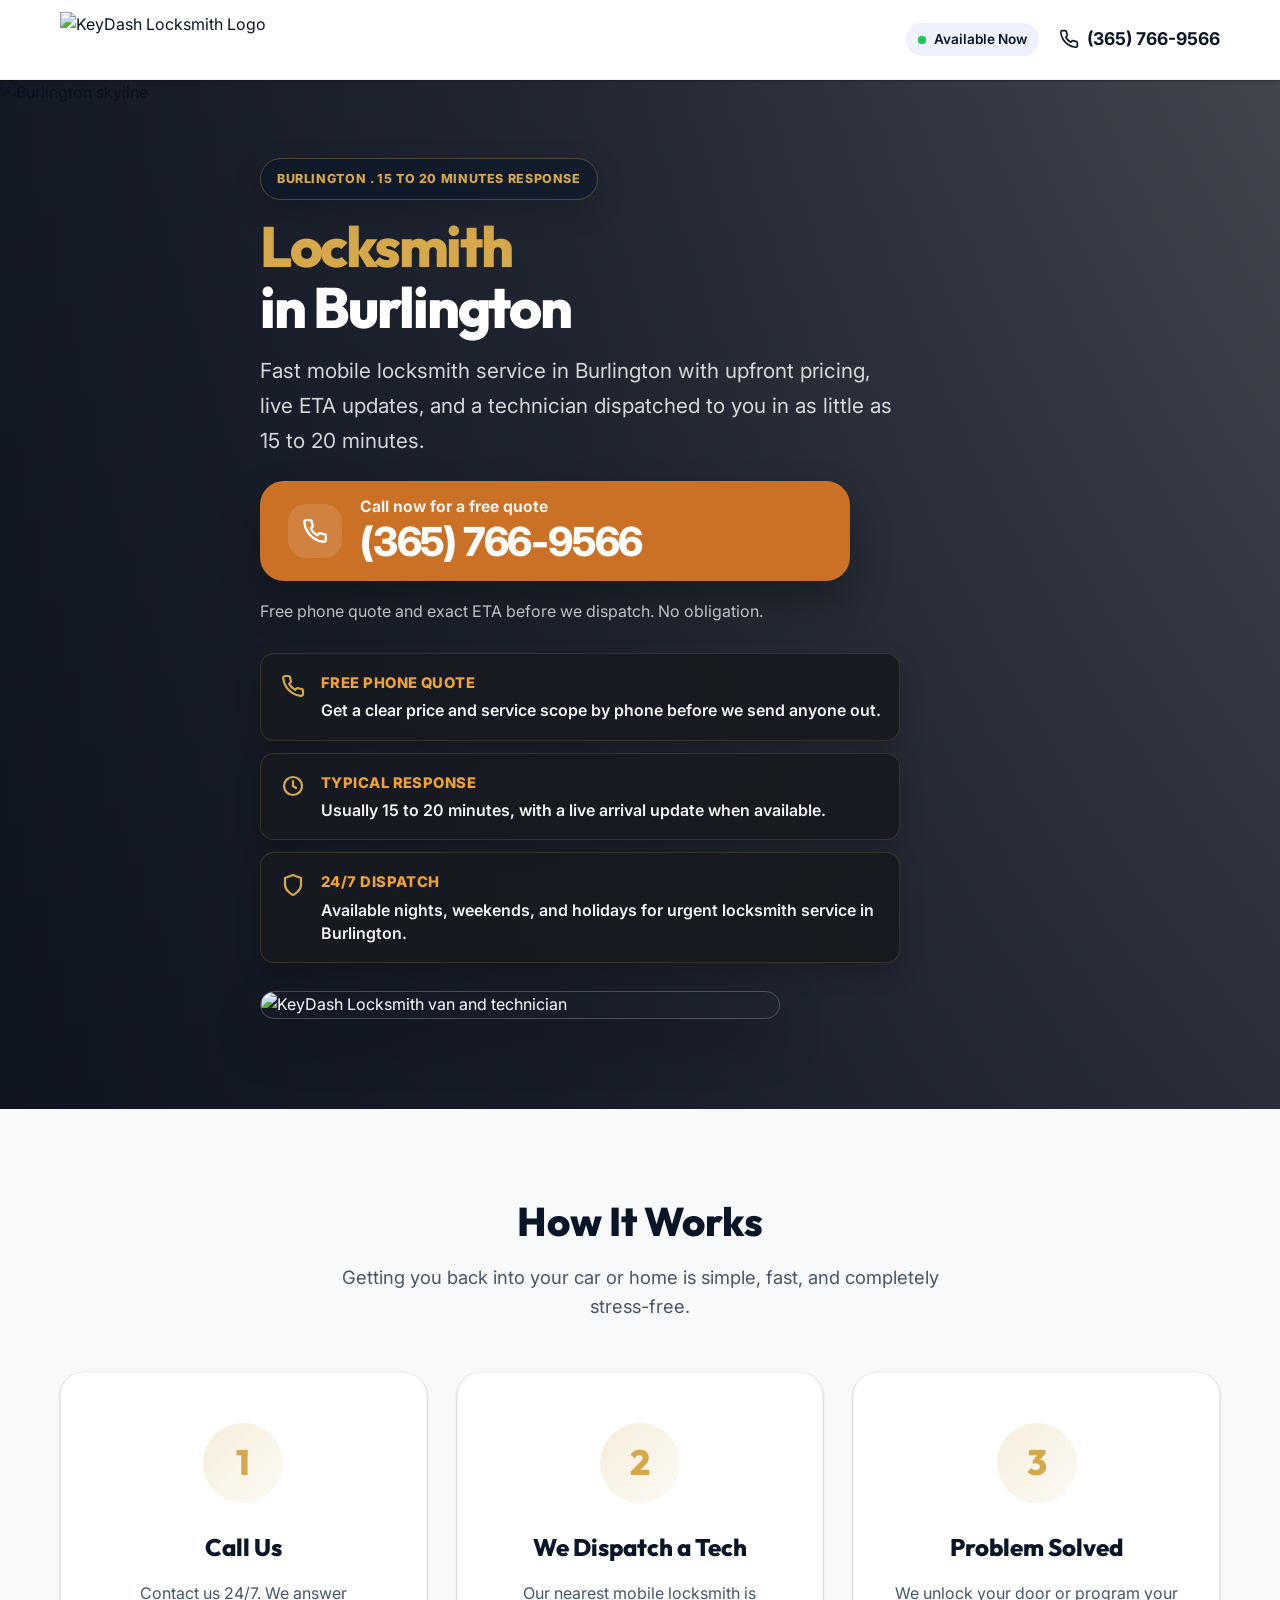
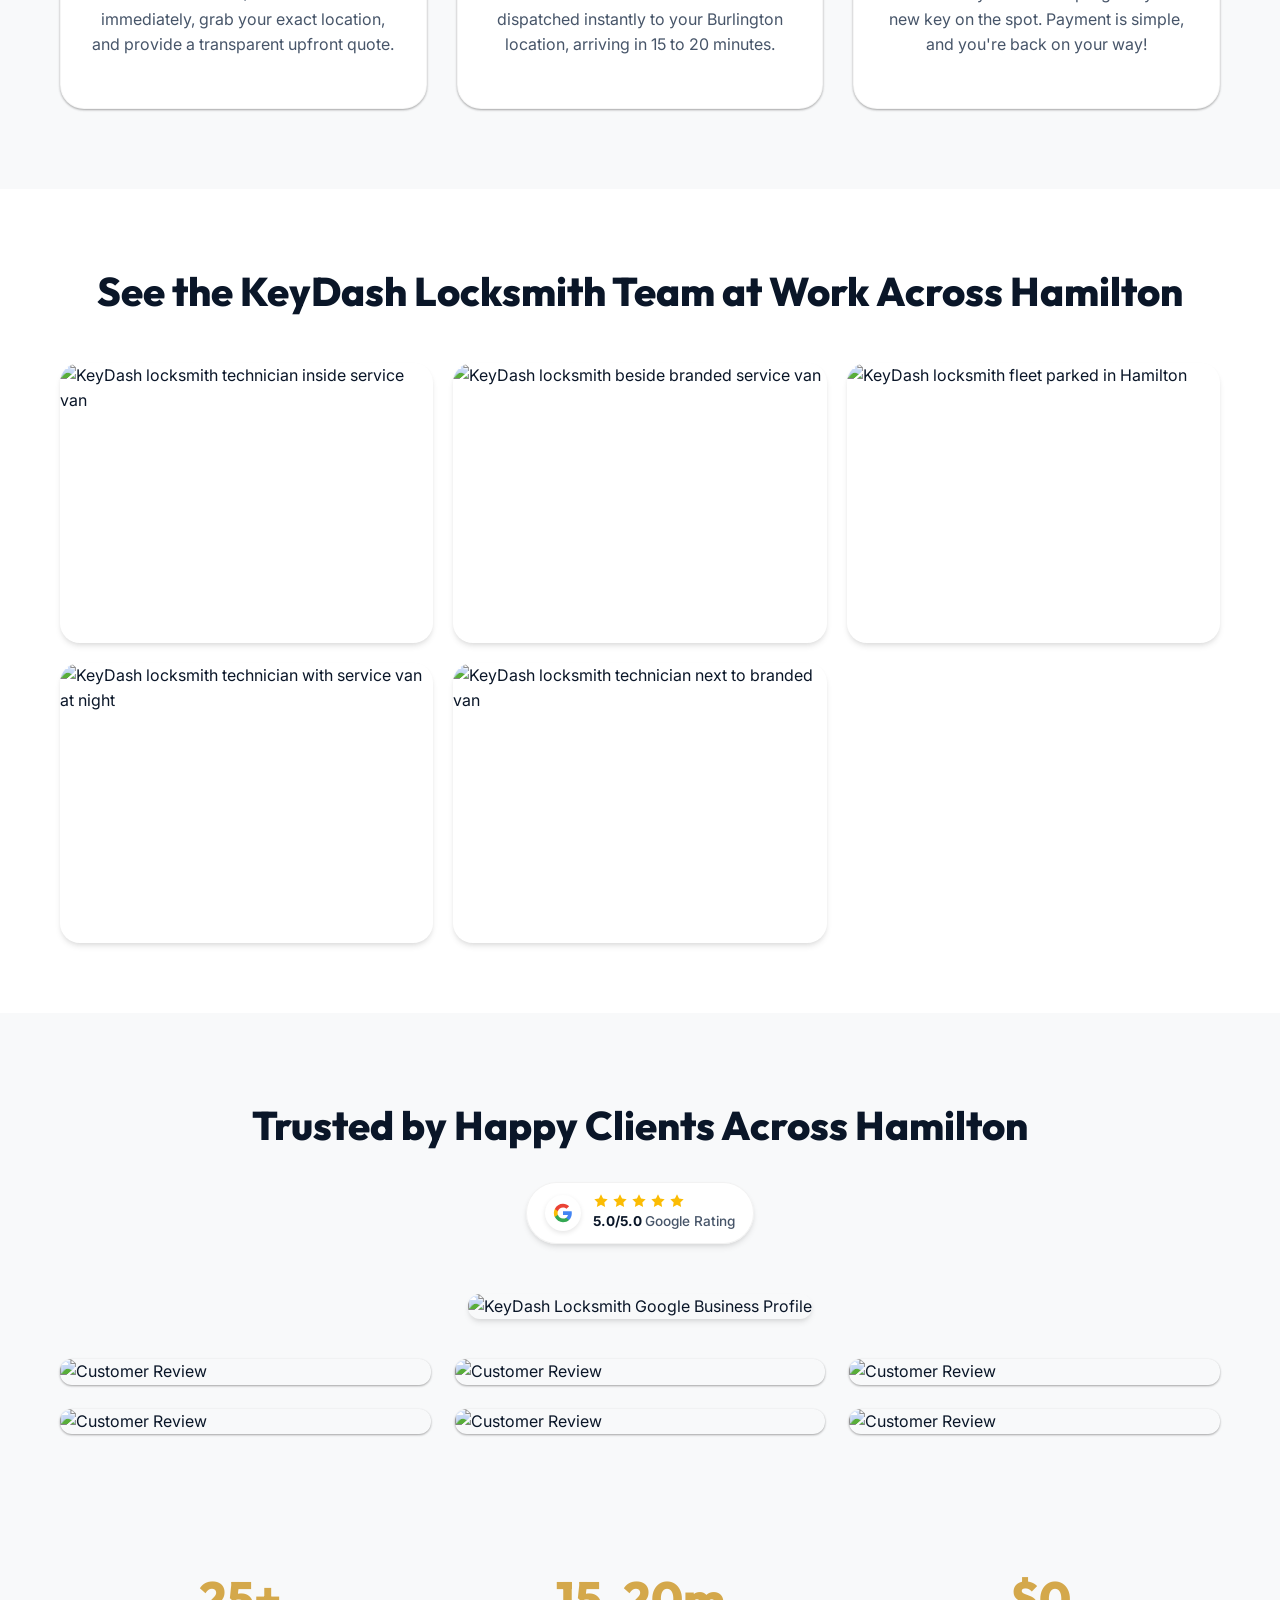
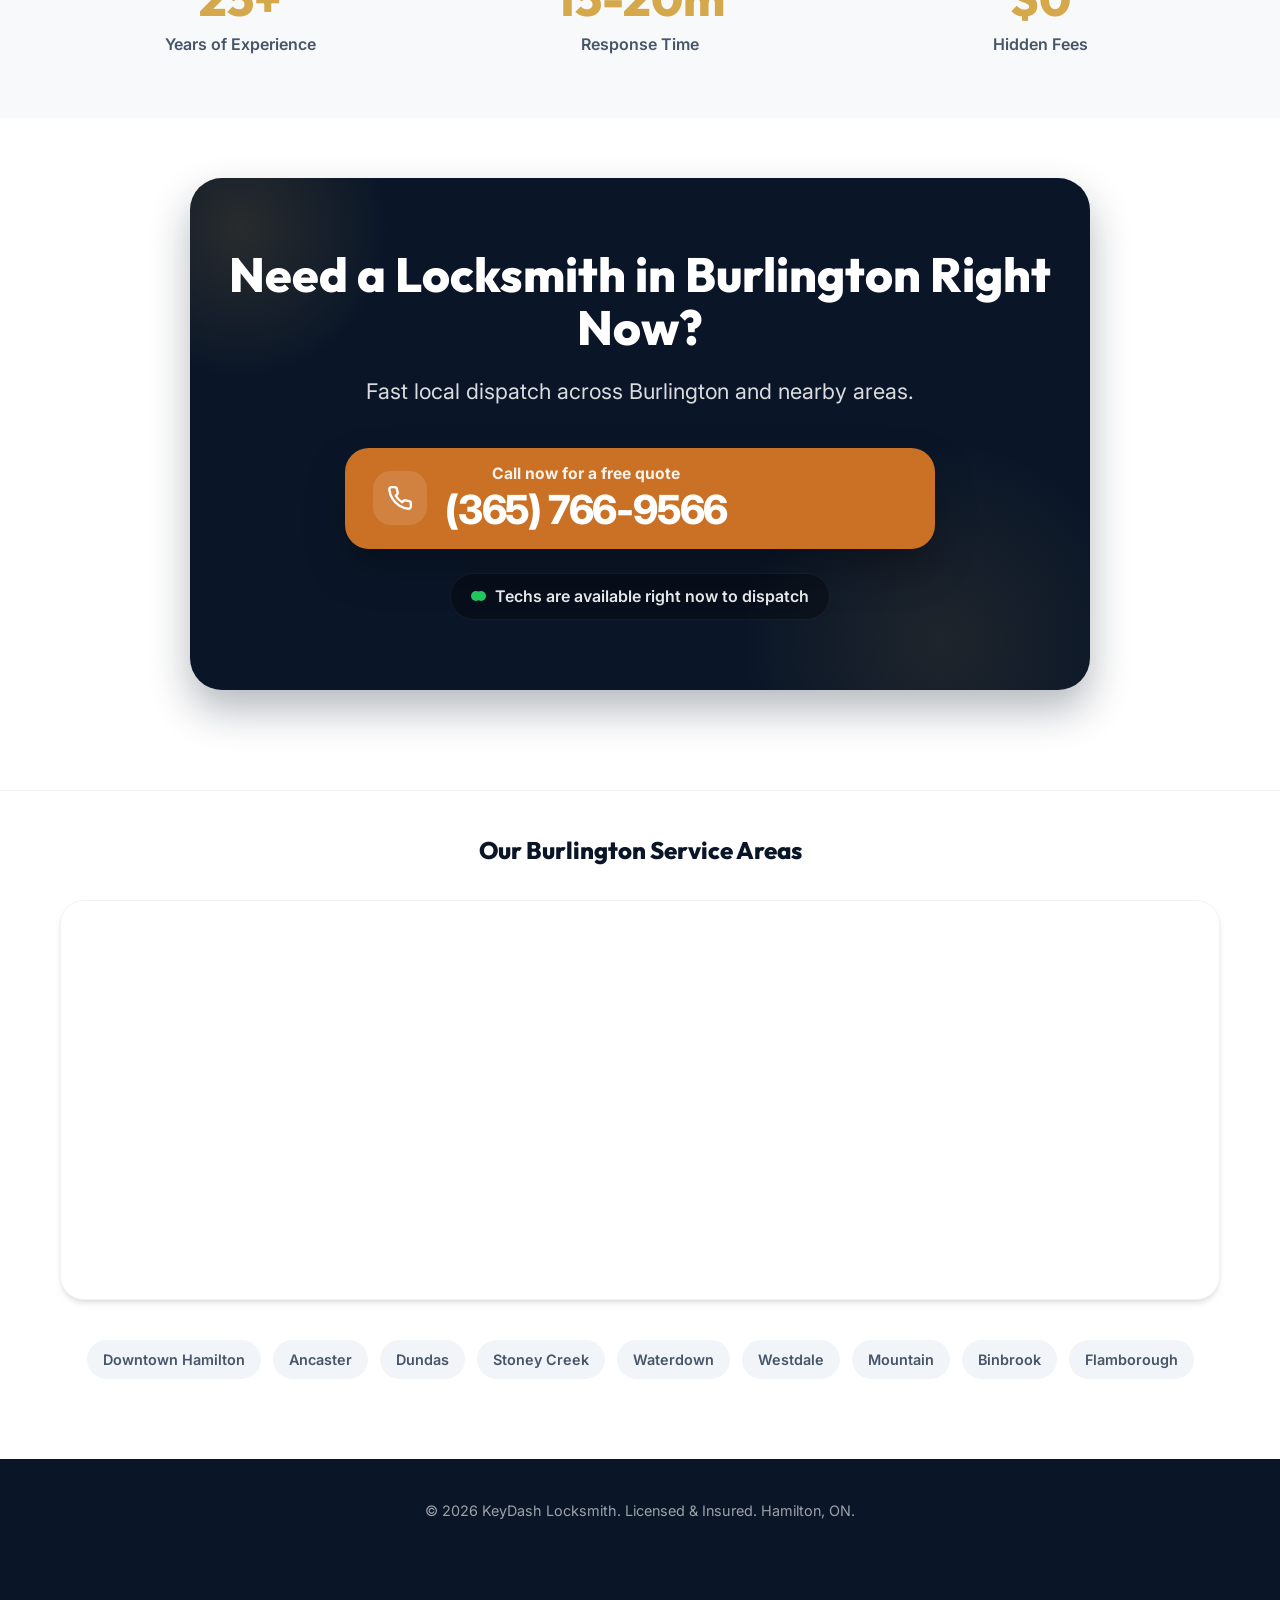
==== burlington-locksmith/index.html @ e0ec5ef9 "feat: unify landing page layouts" ====
<!DOCTYPE html>
<html lang="en">

<head>
<!-- Google Tag Manager -->
<script>(function(w,d,s,l,i){w[l]=w[l]||[];w[l].push({'gtm.start':
new Date().getTime(),event:'gtm.js'});var f=d.getElementsByTagName(s)[0],
j=d.createElement(s),dl=l!='dataLayer'?'&l='+l:'';j.async=true;j.src=
'https://www.googletagmanager.com/gtm.js?id='+i+dl;f.parentNode.insertBefore(j,f);
})(window,document,'script','dataLayer','GTM-5M77ZGSC');</script>
<!-- End Google Tag Manager -->
<!-- Google tag (gtag.js) -->
<script async src="https://www.googletagmanager.com/gtag/js?id=AW-18109923415"></script>
<script>
  window.dataLayer = window.dataLayer || [];
  function gtag(){dataLayer.push(arguments);}
  gtag('js', new Date());</script>
<script>
  gtag('config', 'AW-18109923415/ufHiCMu3xLYcENeAvrtD', {
    'phone_conversion_number': '(365) 766-9566'
  });
</script>
    <meta charset="UTF-8">
    <meta name="viewport" content="width=device-width, initial-scale=1.0">
    <title>24/7 Locksmith Burlington, ON | 15-20 Min Response | KeyDash Locksmith</title>
    <meta name="description"
        content="Locked out in Hamilton? KeyDash Locksmith provides 24/7 emergency locksmith services. Home, car, and commercial lockouts with fast local dispatch. Call (365) 766-9566 now.">
    <link rel="stylesheet" href="../style.css">
    <link rel="preconnect" href="https://fonts.googleapis.com">
    <link rel="preconnect" href="https://fonts.gstatic.com" crossorigin>
    <link
        href="https://fonts.googleapis.com/css2?family=Inter:wght@400;500;600;700;800&family=Outfit:wght@400;600;700;800&display=swap"
        rel="stylesheet">
    <script type="application/ld+json">
    {
      "@context": "https://schema.org",
      "@type": "LocalBusiness",
      "name": "KeyDash Locksmith",
      "image": "../keydashlogo.png",
      "@id": "",
      "url": "https://keydashlocksmith.ca",
      "telephone": "+13657669566",
      "priceRange": "$$",
      "address": {
        "@type": "PostalAddress",
        "streetAddress": "Hamilton Service Area",
        "addressLocality": "Hamilton",
        "addressRegion": "ON",
        "postalCode": "L8P 1A1",
        "addressCountry": "CA"
      },
      "geo": {
        "@type": "GeoCoordinates",
        "latitude": 43.2557,
        "longitude": -79.8711
      },
      "openingHoursSpecification": {
        "@type": "OpeningHoursSpecification",
        "dayOfWeek": [
          "Monday",
          "Tuesday",
          "Wednesday",
          "Thursday",
          "Friday",
          "Saturday",
          "Sunday"
        ],
        "opens": "00:00",
        "closes": "23:59"
      },
      "sameAs": []
    }
    </script>
</head>

<body>
<!-- Google Tag Manager (noscript) -->
<noscript><iframe src="https://www.googletagmanager.com/ns.html?id=GTM-5M77ZGSC"
height="0" width="0" style="display:none;visibility:hidden"></iframe></noscript>
<!-- End Google Tag Manager (noscript) -->
    <!-- Sticky Header -->
    <header class="sticky-header">
        <div class="container header-content">
            <div class="logo">
                <img src="../keydashlogo.png" alt="KeyDash Locksmith Logo" class="logo-img">
            </div>
            <div class="header-right">
                <div class="status-badge">
                    <span class="pulse-dot"></span>
                    Available Now
                </div>
                <a href="tel:365-766-9566" onclick="gtag('event', 'conversion', {'send_to': 'AW-18109923415/ufHiCMu3xLYcENeAvrtD'});" class="phone-link">
                    <svg class="phone-icon" viewBox="0 0 24 24" fill="none" stroke="currentColor" stroke-width="2"
                        stroke-linecap="round" stroke-linejoin="round">
                        <path
                            d="M22 16.92v3a2 2 0 0 1-2.18 2 19.79 19.79 0 0 1-8.63-3.07 19.5 19.5 0 0 1-6-6 19.79 19.79 0 0 1-3.07-8.67A2 2 0 0 1 4.11 2h3a2 2 0 0 1 2 1.72 12.84 12.84 0 0 0 .7 2.81 2 2 0 0 1-.45 2.11L8.09 9.91a16 16 0 0 0 6 6l1.27-1.27a2 2 0 0 1 2.11-.45 12.84 12.84 0 0 0 2.81.7A2 2 0 0 1 22 16.92z">
                        </path>
                    </svg>
                    (365) 766-9566
                </a>
            </div>
        </div>
    </header>

    <main>
        <!-- Hero Section -->
        <section class="hero-v2 landing-hero">
            <div class="hero-overlay"></div>
            <img src="../Hamilton-Ont-1.webp" alt="Burlington skyline" class="hero-bg-img">
            <div class="container hero-container">
                <div class="hero-content">
                    <div class="landing-label">
                        Burlington . 15 to 20 Minutes Response
                    </div>
                    <h1><span class="landing-highlight">Locksmith</span><span class="landing-title-break">in Burlington</span></h1>
                    <p class="landing-lead">Fast mobile locksmith service in Burlington with upfront pricing, live ETA updates, and a technician dispatched to you in as little as 15 to 20 minutes.</p>
                    <div class="landing-cta-group">
                        <a href="tel:365-766-9566" onclick="gtag('event', 'conversion', {'send_to': 'AW-18109923415/ufHiCMu3xLYcENeAvrtD'});" class="landing-callout">
                            <span class="landing-callout-icon">
                                <svg class="ring-animation" width="26" height="26" viewBox="0 0 24 24" fill="none" stroke="currentColor" stroke-width="2.2" stroke-linecap="round" stroke-linejoin="round"><path d="M22 16.92v3a2 2 0 0 1-2.18 2 19.79 19.79 0 0 1-8.63-3.07 19.5 19.5 0 0 1-6-6 19.79 19.79 0 0 1-3.07-8.67A2 2 0 0 1 4.11 2h3a2 2 0 0 1 2 1.72 12.84 12.84 0 0 0 .7 2.81 2 2 0 0 1-.45 2.11L8.09 9.91a16 16 0 0 0 6 6l1.27-1.27a2 2 0 0 1 2.11-.45 12.84 12.84 0 0 0 2.81.7A2 2 0 0 1 22 16.92z"></path></svg>
                            </span>
                            <span class="landing-callout-copy">
                                <strong>Call now for a free quote</strong>
                                <span>(365) 766-9566</span>
                            </span>
                        </a>
                        <p class="landing-note">Free phone quote and exact ETA before we dispatch. No obligation.</p>
                    </div>
                    <ul class="landing-points">
                        <li>
                            <span class="landing-check"><svg class="ring-animation" width="24" height="24" viewBox="0 0 24 24" fill="none" stroke="currentColor" stroke-width="2.2" stroke-linecap="round" stroke-linejoin="round"><path d="M22 16.92v3a2 2 0 0 1-2.18 2 19.79 19.79 0 0 1-8.63-3.07 19.5 19.5 0 0 1-6-6 19.79 19.79 0 0 1-3.07-8.67A2 2 0 0 1 4.11 2h3a2 2 0 0 1 2 1.72 12.84 12.84 0 0 0 .7 2.81 2 2 0 0 1-.45 2.11L8.09 9.91a16 16 0 0 0 6 6l1.27-1.27a2 2 0 0 1 2.11-.45 12.84 12.84 0 0 0 2.81.7A2 2 0 0 1 22 16.92z"></path></svg></span>
                            <span class="landing-point-copy">
                                <span class="landing-point-kicker">Free Phone Quote</span>
                                <strong>Get a clear price and service scope by phone before we send anyone out.</strong>
                            </span>
                        </li>
                        <li>
                            <span class="landing-check"><svg width="24" height="24" viewBox="0 0 24 24" fill="none" stroke="currentColor" stroke-width="2.2" stroke-linecap="round" stroke-linejoin="round"><circle cx="12" cy="12" r="9"></circle><path d="M12 7v5l3 2"></path></svg></span>
                            <span class="landing-point-copy">
                                <span class="landing-point-kicker">Typical Response</span>
                                <strong>Usually 15 to 20 minutes, with a live arrival update when available.</strong>
                            </span>
                        </li>
                        <li>
                            <span class="landing-check"><svg width="24" height="24" viewBox="0 0 24 24" fill="none" stroke="currentColor" stroke-width="2.2" stroke-linecap="round" stroke-linejoin="round"><path d="M12 22s8-4 8-10V5l-8-3-8 3v7c0 6 8 10 8 10z"></path></svg></span>
                            <span class="landing-point-copy">
                                <span class="landing-point-kicker">24/7 Dispatch</span>
                                <strong>Available nights, weekends, and holidays for urgent locksmith service in Burlington.</strong>
                            </span>
                        </li>
                    </ul>
                    <div class="landing-preview-card">
                        <img src="../keydash1.png" alt="KeyDash Locksmith van and technician">
                    </div>
                </div>
            </div>
        </section>

        <!-- Our Process Section -->
        <section class="process landing-process">
            <div class="container">
                <div class="section-header landing-process-header">
                    <h2 class="landing-process-title">How It Works</h2>
                    <p class="landing-process-subtitle">Getting you back into your car or home is simple, fast, and completely stress-free.</p>
                </div>
                
                <div class="landing-process-grid">
                    <div class="landing-process-card">
                        <div class="landing-process-step">1</div>
                        <h3>Call Us</h3>
                        <p>Contact us 24/7. We answer immediately, grab your exact location, and provide a transparent upfront quote.</p>
                    </div>

                    <div class="landing-process-card">
                        <div class="landing-process-step">2</div>
                        <h3>We Dispatch a Tech</h3>
                        <p>Our nearest mobile locksmith is dispatched instantly to your Burlington location, arriving in 15 to 20 minutes.</p>
                    </div>

                    <div class="landing-process-card">
                        <div class="landing-process-step">3</div>
                        <h3>Problem Solved</h3>
                        <p>We unlock your door or program your new key on the spot. Payment is simple, and you're back on your way!</p>
                    </div>
                </div>
            </div>
        </section>



        <!-- Team Gallery Section (Replaced Trust Strip) -->
        <section class="team-gallery" style="background: var(--white); padding: 70px 0;">
            <div class="container">
                <div class="section-header" style="margin-bottom: 40px;">
                    <h2>See the KeyDash Locksmith Team at Work Across Hamilton</h2>
                </div>
                <div class="team-grid">

                    <div class="team-item">
                        <img src="../keydash1.webp" alt="KeyDash locksmith technician inside service van" class="team-img" style="position: absolute; top: 0; left: 0; width: 100%; height: 100%; object-fit: cover; object-position: center 22%;">
                    </div>
                    <div class="team-item">
                        <img src="../keydash2.webp" alt="KeyDash locksmith beside branded service van" class="team-img" style="position: absolute; top: 0; left: 0; width: 100%; height: 100%; object-fit: cover;">
                    </div>
                    <div class="team-item">
                        <img src="../keydashhamilton.webp" alt="KeyDash locksmith fleet parked in Hamilton" class="team-img" style="position: absolute; top: 0; left: 0; width: 100%; height: 100%; object-fit: cover;">
                    </div>
                    <div class="team-item">
                        <img src="../keydashguy.webp" alt="KeyDash locksmith technician with service van at night" class="team-img" style="position: absolute; top: 0; left: 0; width: 100%; height: 100%; object-fit: cover;">
                    </div>
                    <div class="team-item">
                        <img src="../keydashlogoguy.webp" alt="KeyDash locksmith technician next to branded van" class="team-img" style="position: absolute; top: 0; left: 0; width: 100%; height: 100%; object-fit: cover;">
                    </div>
                </div>
            </div>
        </section>

        <!-- Reviews Section -->
        <section id="reviews" class="reviews">
            <div class="container">
                <div class="section-header" style="display: flex; flex-direction: column; align-items: center;">
                    <h2>Trusted by Happy Clients Across Hamilton</h2>
                    <div style="display: inline-flex; align-items: center; gap: 12px; background: rgba(255, 255, 255, 0.95); padding: 10px 18px; border-radius: 50px; box-shadow: var(--shadow-md); border: 1px solid rgba(0,0,0,0.05); margin-top: 15px;">
                        <div style="width: 36px; height: 36px; background: #fff; border-radius: 50%; box-shadow: 0 2px 5px rgba(0,0,0,0.1); display: flex; align-items: center; justify-content: center; flex-shrink: 0;">
                            <svg width="20" height="20" viewBox="0 0 24 24">
                              <path fill="#4285F4" d="M22.56 12.25c0-.78-.07-1.53-.2-2.25H12v4.26h5.92c-.26 1.37-1.04 2.53-2.21 3.31v2.77h3.57c2.08-1.92 3.28-4.74 3.28-8.09z"/>
                              <path fill="#34A853" d="M12 23c2.97 0 5.46-.98 7.28-2.66l-3.57-2.77c-.98.66-2.23 1.06-3.71 1.06-2.86 0-5.29-1.93-6.16-4.53H2.18v2.84C3.99 20.53 7.7 23 12 23z"/>
                              <path fill="#FBBC05" d="M5.84 14.09c-.22-.66-.35-1.36-.35-2.09s.13-1.43.35-2.09V7.07H2.18C1.43 8.55 1 10.22 1 12s.43 3.45 1.18 4.93l2.85-2.22.81-.62z"/>
                              <path fill="#EA4335" d="M12 5.38c1.62 0 3.06.56 4.21 1.64l3.15-3.15C17.45 2.09 14.97 1 12 1 7.7 1 3.99 3.47 2.18 7.07l3.66 2.84c.87-2.6 3.3-4.53 6.16-4.53z"/>
                            </svg>
                        </div>
                        <div style="display: flex; flex-direction: column; align-items: flex-start; text-align: left;">
                            <div style="display: flex; gap: 3px; color: #FBBC04;">
                                <svg width="16" height="16" viewBox="0 0 24 24" fill="currentColor"><path d="M12 2L15.09 8.26L22 9.27L17 14.14L18.18 21.02L12 17.77L5.82 21.02L7 14.14L2 9.27L8.91 8.26L12 2Z"/></svg>
                                <svg width="16" height="16" viewBox="0 0 24 24" fill="currentColor"><path d="M12 2L15.09 8.26L22 9.27L17 14.14L18.18 21.02L12 17.77L5.82 21.02L7 14.14L2 9.27L8.91 8.26L12 2Z"/></svg>
                                <svg width="16" height="16" viewBox="0 0 24 24" fill="currentColor"><path d="M12 2L15.09 8.26L22 9.27L17 14.14L18.18 21.02L12 17.77L5.82 21.02L7 14.14L2 9.27L8.91 8.26L12 2Z"/></svg>
                                <svg width="16" height="16" viewBox="0 0 24 24" fill="currentColor"><path d="M12 2L15.09 8.26L22 9.27L17 14.14L18.18 21.02L12 17.77L5.82 21.02L7 14.14L2 9.27L8.91 8.26L12 2Z"/></svg>
                                <svg width="16" height="16" viewBox="0 0 24 24" fill="currentColor"><path d="M12 2L15.09 8.26L22 9.27L17 14.14L18.18 21.02L12 17.77L5.82 21.02L7 14.14L2 9.27L8.91 8.26L12 2Z"/></svg>
                            </div>
                            <span style="font-size: 0.85rem; font-weight: 700; color: var(--text-main); margin-top: 2px;">5.0/5.0 <span style="font-weight: 500; color: var(--text-light);">Google Rating</span></span>
                        </div>
                    </div>
                </div>
                
                <div style="text-align: center; margin-bottom: 40px;">
                    <img src="../locksmithgbp.webp" alt="KeyDash Locksmith Google Business Profile" style="max-width: 100%; height: auto; border-radius: 12px; box-shadow: var(--shadow-md);">
                </div>

                <div style="display: grid; grid-template-columns: repeat(auto-fit, minmax(300px, 1fr)); gap: 24px;">
                    <img src="../Screenshot 2026-03-23 at 16.22.30.png" alt="Customer Review" style="width: 100%; height: auto; border-radius: 12px; box-shadow: var(--shadow-sm);">
                    <img src="../Screenshot 2026-03-23 at 16.22.37.png" alt="Customer Review" style="width: 100%; height: auto; border-radius: 12px; box-shadow: var(--shadow-sm);">
                    <img src="../Screenshot 2026-03-23 at 16.22.46.png" alt="Customer Review" style="width: 100%; height: auto; border-radius: 12px; box-shadow: var(--shadow-sm);">
                    <img src="../review2.webp" alt="Customer Review" style="width: 100%; height: auto; border-radius: 12px; box-shadow: var(--shadow-sm);">
                    <img src="../Screenshot 2026-03-23 at 16.23.09.png" alt="Customer Review" style="width: 100%; height: auto; border-radius: 12px; box-shadow: var(--shadow-sm);">
                    <img src="../reviewlocksmith.webp" alt="Customer Review" style="width: 100%; height: auto; border-radius: 12px; box-shadow: var(--shadow-sm);">
                </div>
            </div>
        </section>




        <!-- Stats Section -->
        <section class="stats">
            <div class="container grid-3">
                <div class="stat-item">
                    <div class="stat-value">25+</div>
                    <div class="stat-label">Years of Experience</div>
                </div>
                <div class="stat-item">
                    <div class="stat-value">15-20m</div>
                    <div class="stat-label">Response Time</div>
                </div>
                <div class="stat-item">
                    <div class="stat-value">$0</div>
                    <div class="stat-label">Hidden Fees</div>
                </div>
            </div>
        </section>

        <!-- Final CTA -->
        <section class="final-cta" style="padding: 60px 20px 100px;">
            <div class="container" style="background: var(--primary); border-radius: 32px; padding: 70px 30px; text-align: center; box-shadow: 0 20px 40px rgba(10, 22, 40, 0.3); position: relative; overflow: hidden; max-width: 900px; margin: 0 auto;">
                
                <div style="position: absolute; top: -100px; left: -100px; width: 300px; height: 300px; background: radial-gradient(circle, rgba(212, 168, 75, 0.15) 0%, transparent 70%); border-radius: 50%; pointer-events: none;"></div>
                <div style="position: absolute; bottom: -150px; right: -50px; width: 400px; height: 400px; background: radial-gradient(circle, rgba(212, 168, 75, 0.1) 0%, transparent 70%); border-radius: 50%; pointer-events: none;"></div>
                
                <h2 style="color: var(--white); position: relative; z-index: 2; line-height: 1.1;">Need a Locksmith in Burlington Right Now?</h2>
                <p style="color: rgba(255, 255, 255, 0.85); position: relative; z-index: 2; max-width: 600px; margin: 0 auto 40px auto; font-size: 1.35rem;">Fast local dispatch across Burlington and nearby areas.</p>
                
                <div style="position: relative; z-index: 2; display: flex; flex-direction: column; align-items: center; gap: 24px;">
                    <a href="tel:365-766-9566" onclick="gtag('event', 'conversion', {'send_to': 'AW-18109923415/ufHiCMu3xLYcENeAvrtD'});" class="landing-final-cta-button">
                        <span class="landing-callout-icon">
                            <svg class="ring-animation" width="26" height="26" viewBox="0 0 24 24" fill="none" stroke="currentColor" stroke-width="2.2" stroke-linecap="round" stroke-linejoin="round"><path d="M22 16.92v3a2 2 0 0 1-2.18 2 19.79 19.79 0 0 1-8.63-3.07 19.5 19.5 0 0 1-6-6 19.79 19.79 0 0 1-3.07-8.67A2 2 0 0 1 4.11 2h3a2 2 0 0 1 2 1.72 12.84 12.84 0 0 0 .7 2.81 2 2 0 0 1-.45 2.11L8.09 9.91a16 16 0 0 0 6 6l1.27-1.27a2 2 0 0 1 2.11-.45 12.84 12.84 0 0 0 2.81.7A2 2 0 0 1 22 16.92z"></path></svg>
                        </span>
                        <span class="landing-callout-copy">
                            <strong>Call now for a free quote</strong>
                            <span>(365) 766-9566</span>
                        </span>
                    </a>
                    
                    <div style="display: flex; align-items: center; gap: 10px; background: rgba(0, 0, 0, 0.3); padding: 10px 20px; border-radius: 50px; border: 1px solid rgba(255,255,255,0.05);">
                        <span class="pulse-dot" style="width: 10px; height: 10px; margin-right: 4px;"></span>
                        <span style="font-size: 1rem; font-weight: 600; color: rgba(255, 255, 255, 0.9);">Techs are available right now to dispatch</span>
                    </div>
                </div>
            </div>
        </section>



        <!-- Service Area Tags -->
        <section class="service-areas">
            <div class="container">
                <h3>Our Burlington Service Areas</h3>
                <div class="map-container">
                    <iframe
                        src="https://www.google.com/maps/embed?pb=!1m18!1m12!1m3!1d185954.92503801643!2d-80.09795500265821!3d43.260942144220856!2m3!1f0!2f0!3f0!3m2!1i1024!2i768!4f13.1!3m3!1m2!1s0x882c986c27de778f%3A0x2b6aee56d8df0e21!2sBurlington%2C%20ON%2C%20Canada!5e0!3m2!1sen!2sua!4v1780235358555!5m2!1sen!2sua"
                        width="400" height="300" style="border:0;"
                        allowfullscreen="" loading="lazy" referrerpolicy="no-referrer-when-downgrade">
                    </iframe>
                </div>
                <div class="tags">
                    <span class="tag">Downtown Hamilton</span>
                    <span class="tag">Ancaster</span>
                    <span class="tag">Dundas</span>
                    <span class="tag">Stoney Creek</span>
                    <span class="tag">Waterdown</span>
                    <span class="tag">Westdale</span>
                    <span class="tag">Mountain</span>
                    <span class="tag">Binbrook</span>
                    <span class="tag">Flamborough</span>
                </div>
            </div>
        </section>
    </main>

    <footer>
        <div class="container">
            <p>&copy; 2026 KeyDash Locksmith. Licensed & Insured. Hamilton, ON.</p>
        </div>
    </footer>

    <!-- Mobile Sticky CTA Bar -->
    <div class="mobile-cta-bar">
        <a href="tel:365-766-9566" onclick="gtag('event', 'conversion', {'send_to': 'AW-18109923415/ufHiCMu3xLYcENeAvrtD'});" class="btn btn-primary btn-full">
            <svg class="phone-icon ring-animation" viewBox="0 0 24 24" fill="none" stroke="currentColor"
                stroke-width="2" stroke-linecap="round" stroke-linejoin="round">
                <path
                    d="M22 16.92v3a2 2 0 0 1-2.18 2 19.79 19.79 0 0 1-8.63-3.07 19.5 19.5 0 0 1-6-6 19.79 19.79 0 0 1-3.07-8.67A2 2 0 0 1 4.11 2h3a2 2 0 0 1 2 1.72 12.84 12.84 0 0 0 .7 2.81 2 2 0 0 1-.45 2.11L8.09 9.91a16 16 0 0 0 6 6l1.27-1.27a2 2 0 0 1 2.11-.45 12.84 12.84 0 0 0 2.81.7A2 2 0 0 1 22 16.92z">
                </path>
            </svg>
            Call (365) 766-9566
        </a>
    </div>

</body>

</html>
---- style.css ----
/* Base Styles & Design Tokens */
:root {
    --primary: #0a1628;
    /* Dark Navy */
    --accent: #d4a84b;
    /* Gold */
    --accent-hover: #b98e39;
    --bg-light: #f8f9fa;
    --white: #ffffff;
    --text-main: #0a1628;
    --text-light: #475569;
    --success: #22c55e;
    --shadow-sm: 0 1px 3px rgba(0, 0, 0, 0.12), 0 1px 2px rgba(0, 0, 0, 0.24);
    --shadow-md: 0 4px 6px -1px rgba(0, 0, 0, 0.1), 0 2px 4px -1px rgba(0, 0, 0, 0.06);
    --shadow-lg: 0 10px 15px -3px rgba(0, 0, 0, 0.1), 0 4px 6px -2px rgba(0, 0, 0, 0.05);
    --transition: all 0.3s cubic-bezier(0.4, 0, 0.2, 1);
}

* {
    margin: 0;
    padding: 0;
    box-sizing: border-box;
}

body {
    font-family: 'Inter', sans-serif;
    color: var(--text-main);
    background-color: var(--white);
    line-height: 1.6;
    overflow-x: hidden;
}

h1,
h2,
h3 {
    font-family: 'Outfit', sans-serif;
    font-weight: 800;
}

.container {
    max-width: 1200px;
    margin: 0 auto;
    padding: 0 20px;
}

.accent {
    color: var(--accent);
}

.highlight {
    color: var(--accent);
    text-decoration: underline;
    text-underline-offset: 4px;
}

/* Sticky Header */
.sticky-header {
    position: sticky;
    top: 0;
    z-index: 1000;
    background: rgba(255, 255, 255, 0.95);
    backdrop-filter: blur(10px);
    border-bottom: 1px solid rgba(0, 0, 0, 0.05);
    padding: 12px 0;
    box-shadow: var(--shadow-sm);
}

.header-content {
    display: flex;
    justify-content: space-between;
    align-items: center;
}

.logo {
    display: flex;
    align-items: center;
    gap: 12px;
}

.logo-img {
    height: 55px;
    width: auto;
}


.header-right {
    display: flex;
    align-items: center;
    gap: 20px;
}

.status-badge {
    display: flex;
    align-items: center;
    gap: 8px;
    background: #eef2ff;
    padding: 6px 12px;
    border-radius: 50px;
    font-size: 0.85rem;
    font-weight: 600;
    color: var(--primary);
}

.pulse-dot {
    width: 8px;
    height: 8px;
    background-color: var(--success);
    border-radius: 50%;
    position: relative;
}

.pulse-dot::after {
    content: '';
    position: absolute;
    width: 100%;
    height: 100%;
    background-color: var(--success);
    border-radius: 50%;
    animation: pulse 2s infinite;
}

@keyframes pulse {
    0% {
        transform: scale(1);
        opacity: 1;
    }

    100% {
        transform: scale(3);
        opacity: 0;
    }
}

.phone-link {
    display: flex;
    align-items: center;
    gap: 8px;
    color: var(--primary);
    text-decoration: none;
    font-weight: 700;
    font-size: 1.1rem;
}

/* Buttons */
.btn {
    display: inline-flex;
    align-items: center;
    justify-content: center;
    gap: 10px;
    padding: 14px 28px;
    border-radius: 12px;
    font-weight: 700;
    text-decoration: none;
    transition: var(--transition);
    cursor: pointer;
    border: none;
}

.btn-primary {
    background-color: var(--accent);
    color: var(--white);
    box-shadow: 0 4px 14px 0 rgba(212, 168, 75, 0.39);
}

.btn-primary:hover {
    background-color: var(--accent-hover);
    transform: translateY(-2px);
    box-shadow: 0 6px 20px rgba(212, 168, 75, 0.45);
}

/* Icons */
.phone-icon {
    width: 20px;
    height: 20px;
}

@keyframes ring {
    0% {
        transform: rotate(0deg);
    }

    10% {
        transform: rotate(15deg);
    }

    20% {
        transform: rotate(-15deg);
    }

    30% {
        transform: rotate(15deg);
    }

    40% {
        transform: rotate(-15deg);
    }

    50% {
        transform: rotate(0deg);
    }

    100% {
        transform: rotate(0deg);
    }
}

.ring-animation {
    animation: ring 2s infinite;
}

/* Hero Section V2 */
.hero-v2 {
    position: relative;
    min-height: 700px;
    display: flex;
    align-items: center;
    justify-content: center;
    overflow: hidden;
    padding: 100px 0;
}

.hero-bg-img {
    position: absolute;
    top: 0;
    left: 0;
    width: 100%;
    height: 100%;
    object-fit: cover;
    z-index: -2;
}

.hero-overlay {
    position: absolute;
    top: 0;
    left: 0;
    width: 100%;
    height: 100%;
    background: linear-gradient(to right, rgba(255, 255, 255, 0.85) 0%, rgba(255, 255, 255, 0.6) 50%, rgba(255, 255, 255, 0.2) 100%);
    z-index: -1;
}

.hero-container {
    position: relative;
    z-index: 10;
}

.hero-content {
    max-width: 650px;
    text-align: left;
    margin: 0;
}

.hero-content h1 {
    font-size: 3.8rem;
    line-height: 1.1;
    margin-bottom: 25px;
    color: var(--primary);
}

.hero-v2 .highlight {
    background: linear-gradient(120deg, rgba(212, 168, 75, 0.2) 0%, rgba(212, 168, 75, 0.2) 100%);
    padding: 0 4px;
    text-decoration: none;
}

@keyframes subtle-vibrate {
    0%, 100% { transform: translateX(0); }
    10% { transform: translateX(-1px) rotate(-1deg); }
    20% { transform: translateX(1px) rotate(1deg); }
    30% { transform: translateX(-2px) rotate(0deg); }
    40% { transform: translateX(2px) rotate(1deg); }
    50% { transform: translateX(-1px) rotate(-1deg); }
    60% { transform: translateX(1px) rotate(0deg); }
    70%, 100% { transform: translateX(0); }
}

.vibrate-text {
    display: inline-block;
    animation: subtle-vibrate 2s infinite ease-in-out;
}

.hero-subtext {
    font-size: 1.35rem;
    color: var(--text-light);
    margin-bottom: 45px;
    font-weight: 500;
}

.btn-hero {
    font-size: 1.25rem;
    padding: 18px 40px;
}

.landing-hero {
    min-height: 760px;
    padding: 78px 0 90px;
}

.landing-hero .hero-overlay {
    background:
        linear-gradient(180deg, rgba(8, 14, 26, 0.52) 0%, rgba(8, 14, 26, 0.72) 100%),
        linear-gradient(90deg, rgba(8, 14, 26, 0.9) 0%, rgba(8, 14, 26, 0.78) 45%, rgba(8, 14, 26, 0.52) 100%);
}

.landing-hero .hero-content {
    max-width: 760px;
    color: var(--white);
}

.landing-label {
    display: inline-flex;
    align-items: center;
    gap: 10px;
    padding: 10px 16px;
    border-radius: 999px;
    border: 1px solid rgba(212, 168, 75, 0.32);
    background: rgba(10, 22, 40, 0.58);
    box-shadow: 0 10px 30px rgba(0, 0, 0, 0.18);
    color: var(--accent);
    font-size: 0.78rem;
    font-weight: 800;
    letter-spacing: 0.05em;
    text-transform: uppercase;
    backdrop-filter: blur(8px);
}

.landing-hero h1 {
    max-width: 11ch;
    margin: 20px 0 18px;
    font-size: clamp(2.3rem, 4.7vw, 3.55rem);
    line-height: 0.95;
    color: var(--white);
    letter-spacing: -0.04em;
}

.landing-highlight {
    color: var(--accent);
}

.landing-title-break {
    display: block;
    margin-top: 0.12em;
}

.landing-lead {
    max-width: 640px;
    font-size: 1.3rem;
    line-height: 1.7;
    color: rgba(255, 255, 255, 0.82);
}

.landing-cta-group {
    display: flex;
    flex-wrap: wrap;
    align-items: center;
    gap: 18px;
    margin-top: 22px;
}

.landing-callout,
.landing-final-cta-button {
    display: inline-flex;
    align-items: center;
    gap: 18px;
    min-width: min(100%, 590px);
    padding: 18px 28px;
    border-radius: 24px;
    background: #ca7125;
    color: var(--white);
    text-decoration: none;
    box-shadow: 0 20px 40px rgba(0, 0, 0, 0.28);
    transition: transform 0.25s ease, box-shadow 0.25s ease, background 0.25s ease;
}

.landing-callout:hover,
.landing-final-cta-button:hover {
    transform: translateY(-2px);
    background: #bb6821;
    box-shadow: 0 24px 44px rgba(0, 0, 0, 0.32);
}

.landing-callout-icon {
    display: inline-flex;
    align-items: center;
    justify-content: center;
    width: 54px;
    height: 54px;
    border-radius: 18px;
    background: rgba(255, 255, 255, 0.12);
    flex-shrink: 0;
}

.landing-callout-copy {
    display: flex;
    flex-direction: column;
    line-height: 1.05;
}

.landing-callout-copy strong {
    font-size: 0.98rem;
    font-weight: 700;
    opacity: 0.92;
}

.landing-callout-copy span {
    margin-top: 6px;
    font-size: clamp(1.8rem, 4vw, 2.5rem);
    font-weight: 800;
    letter-spacing: -0.03em;
}

.landing-note {
    color: rgba(255, 255, 255, 0.72);
    font-size: 1rem;
    line-height: 1.6;
}

.landing-points {
    display: grid;
    grid-template-columns: 1fr;
    gap: 12px;
    margin: 28px 0 0;
    padding: 0;
    list-style: none;
    max-width: 640px;
}

.landing-points li {
    display: flex;
    align-items: flex-start;
    gap: 14px;
    padding: 18px 18px 17px;
    border-radius: 14px;
    background: rgba(23, 27, 32, 0.92);
    border: 1px solid rgba(212, 168, 75, 0.18);
    color: rgba(255, 255, 255, 0.9);
    box-shadow: 0 10px 24px rgba(0, 0, 0, 0.2);
}

.landing-check {
    display: inline-flex;
    align-items: center;
    justify-content: center;
    width: 28px;
    height: 28px;
    color: var(--accent);
    flex-shrink: 0;
}

.landing-point-copy {
    display: flex;
    flex-direction: column;
    gap: 4px;
    text-align: left;
}

.landing-point-kicker {
    color: #f0a13a;
    font-size: 0.92rem;
    font-weight: 800;
    letter-spacing: 0.03em;
    text-transform: uppercase;
}

.landing-point-copy strong {
    font-size: 1rem;
    font-weight: 600;
    line-height: 1.45;
    color: rgba(255, 255, 255, 0.94);
}

.landing-preview-card {
    margin-top: 28px;
    max-width: 520px;
    overflow: hidden;
    border-radius: 24px;
    border: 1px solid rgba(255, 255, 255, 0.22);
    box-shadow: 0 22px 48px rgba(0, 0, 0, 0.26);
}

.landing-preview-card img {
    display: block;
    width: 100%;
    height: auto;
}

.landing-process {
    padding: 80px 0;
    background: var(--bg-light);
}

.landing-process-header {
    text-align: center;
    margin-bottom: 60px;
}

.landing-process-title {
    font-size: 2.8rem;
    color: var(--primary);
}

.landing-process-subtitle {
    color: var(--text-light);
    font-size: 1.15rem;
    max-width: 600px;
    margin: 10px auto 0;
}

.landing-process-grid {
    display: grid;
    grid-template-columns: repeat(auto-fit, minmax(300px, 1fr));
    gap: 30px;
    position: relative;
}

.landing-process-card {
    background: var(--white);
    padding: 50px 30px;
    border-radius: 24px;
    text-align: center;
    box-shadow: var(--shadow-sm);
    border: 1px solid rgba(0, 0, 0, 0.04);
    transition: transform 0.3s ease;
}

.landing-process-card:hover {
    transform: translateY(-2px);
}

.landing-process-step {
    width: 80px;
    height: 80px;
    background: linear-gradient(135deg, rgba(212, 168, 75, 0.2), rgba(212, 168, 75, 0.05));
    color: var(--accent);
    border-radius: 50%;
    display: flex;
    align-items: center;
    justify-content: center;
    font-size: 2.2rem;
    margin: 0 auto 25px;
    font-weight: 800;
    font-family: 'Outfit', sans-serif;
}

.landing-process-card h3 {
    font-size: 1.5rem;
    margin-bottom: 15px;
    color: var(--primary);
}

.landing-process-card p {
    color: var(--text-light);
    line-height: 1.6;
}

/* Trust Strip */
.trust-strip {
    background: var(--primary);
    padding: 40px 0;
    color: var(--white);
}

.grid-4 {
    display: grid;
    grid-template-columns: repeat(4, 1fr);
    gap: 20px;
}

.trust-item {
    text-align: center;
}

.trust-icon {
    font-size: 2rem;
    margin-bottom: 10px;
}

.trust-text {
    font-weight: 600;
    font-size: 0.9rem;
}

/* Reviews */
.reviews {
    padding: 80px 0;
    background: var(--bg-light);
}

.section-header {
    text-align: center;
    margin-bottom: 50px;
}

.section-header h2 {
    font-size: 2.5rem;
    margin-bottom: 10px;
}

.rating-summary {
    display: flex;
    align-items: center;
    justify-content: center;
    gap: 10px;
}

.stars {
    color: var(--accent);
    font-size: 1.5rem;
}

.stars.small {
    font-size: 1.1rem;
}

.score {
    font-weight: 700;
    color: var(--text-light);
}

.review-grid {
    display: grid;
    grid-template-columns: repeat(3, 1fr);
    gap: 30px;
}

.review-card {
    background: var(--white);
    padding: 30px;
    border-radius: 20px;
    box-shadow: var(--shadow-md);
    transition: var(--transition);
    border: 1px solid rgba(0, 0, 0, 0.03);
    position: relative;
}

.review-card::before {
    content: "G";
    position: absolute;
    top: 20px;
    right: 20px;
    width: 24px;
    height: 24px;
    background: #4285F4;
    color: white;
    border-radius: 50%;
    display: flex;
    align-items: center;
    justify-content: center;
    font-weight: 900;
    font-size: 14px;
}

.review-card:hover {
    transform: translateY(-5px);
    box-shadow: var(--shadow-lg);
}

.review-quote {
    font-style: italic;
    margin: 20px 0;
    color: var(--text-light);
}

.reviewer {
    font-weight: 700;
    font-size: 0.9rem;
}

/* Services */
.services {
    padding: 80px 0;
}

.services-grid {
    display: grid;
    grid-template-columns: repeat(4, 1fr);
    gap: 20px;
}

.service-card {
    background: var(--white);
    padding: 40px 20px;
    border-radius: 24px;
    text-align: center;
    box-shadow: var(--shadow-sm);
    border: 1px solid rgba(0, 0, 0, 0.05);
    transition: var(--transition);
}

.service-card:hover {
    transform: translateY(-5px);
    box-shadow: var(--shadow-md);
    border-color: var(--accent);
}

.service-icon {
    font-size: 3rem;
    margin-bottom: 20px;
}

.service-card h3 {
    font-size: 1.25rem;
}

/* Stats Section */
.stats {
    background: var(--bg-light);
    padding: 60px 0;
    text-align: center;
}

.grid-3 {
    display: grid;
    grid-template-columns: repeat(3, 1fr);
    gap: 40px;
}

.stat-value {
    font-family: 'Outfit', sans-serif;
    font-size: 3rem;
    font-weight: 800;
    color: var(--accent);
    line-height: 1;
}

.stat-label {
    font-weight: 600;
    color: var(--text-light);
    margin-top: 10px;
}

/* Final CTA */
.final-cta {
    padding: 100px 0;
    text-align: center;
}

.final-cta h2 {
    font-size: 3rem;
    margin-bottom: 20px;
}

.final-cta p {
    font-size: 1.25rem;
    color: var(--text-light);
    margin-bottom: 40px;
}

/* Service Area Tags */
.service-areas {
    padding: 40px 0 80px;
    border-top: 1px solid rgba(0, 0, 0, 0.05);
    text-align: center;
}

.service-areas h3 {
    margin-bottom: 30px;
    font-size: 1.5rem;
}

.tags {
    display: flex;
    flex-wrap: wrap;
    justify-content: center;
    gap: 12px;
}

.tag {
    background: #f1f5f9;
    padding: 8px 16px;
    border-radius: 50px;
    font-size: 0.9rem;
    font-weight: 600;
    color: var(--text-light);
}

/* Team Gallery */
.team-gallery {
    padding: 80px 0;
    background: var(--bg-light);
}

.team-grid {
    display: grid;
    grid-template-columns: repeat(3, 1fr);
    gap: 20px;
}

.team-item {
    position: relative;
    border-radius: 20px;
    overflow: hidden;
    aspect-ratio: 4/3;
    box-shadow: var(--shadow-md);
    transition: var(--transition);
}

.team-img {
    width: 100%;
    height: 100%;
    object-fit: cover;
    display: block;
    transition: var(--transition);
}

.team-overlay {
    position: absolute;
    bottom: 0;
    left: 0;
    right: 0;
    background: linear-gradient(to top, rgba(10, 22, 40, 0.9), transparent);
    padding: 20px;
    color: var(--white);
    font-weight: 700;
    font-size: 1rem;
    opacity: 0;
    transform: translateY(10px);
    transition: var(--transition);
    display: flex;
    align-items: flex-end;
}

.team-item:hover .team-overlay {
    opacity: 1;
    transform: translateY(0);
}

.team-item:hover .team-img {
    transform: scale(1.05);
}

.map-container {
    width: 100%;
    height: 400px;
    border-radius: 24px;
    overflow: hidden;
    margin-bottom: 40px;
    box-shadow: var(--shadow-md);
    border: 1px solid rgba(0, 0, 0, 0.05);
}

.map-container iframe {
    width: 100%;
    height: 100%;
    border: none;
}

/* Footer */
footer {
    padding: 40px 0 100px;
    text-align: center;
    background: var(--primary);
    color: rgba(255, 255, 255, 0.6);
    font-size: 0.9rem;
}

/* Mobile Sticky Bar */
.mobile-cta-bar {
    position: fixed;
    bottom: 0;
    left: 0;
    right: 0;
    background: transparent;
    padding: 0 12px calc(env(safe-area-inset-bottom, 0) + 12px);
    box-shadow: none;
    z-index: 2000;
    display: none;
}

.btn-full {
    width: 100%;
    border-radius: 18px;
    box-shadow: 0 12px 28px rgba(0, 0, 0, 0.22);
}

/* Responsive Styles */
@media (max-width: 991px) {

    .grid-4,
    .services-grid,
    .team-grid {
        grid-template-columns: repeat(2, 1fr);
    }
}

@media (max-width: 768px) {
    .landing-hero {
        min-height: auto;
        padding: 20px 0 68px;
    }

    .landing-hero .hero-overlay {
        background:
            linear-gradient(180deg, rgba(8, 14, 26, 0.6) 0%, rgba(8, 14, 26, 0.82) 100%),
            linear-gradient(90deg, rgba(8, 14, 26, 0.88) 0%, rgba(8, 14, 26, 0.78) 100%);
    }

    .landing-hero .hero-content {
        text-align: left;
    }

    .landing-label {
        font-size: 0.74rem;
        padding: 9px 14px;
        letter-spacing: 0.04em;
    }

    .landing-hero h1 {
        max-width: 11ch;
        margin: 24px 0 16px;
        font-size: clamp(1.95rem, 7vw, 2.45rem);
    }

    .landing-lead {
        font-size: 1.08rem;
        max-width: 100%;
    }

    .landing-cta-group {
        margin-top: 22px;
    }

    .landing-callout,
    .landing-final-cta-button {
        width: 100%;
        min-width: 0;
        padding: 16px 18px;
        border-radius: 22px;
        justify-content: center;
    }

    .landing-callout-copy,
    .landing-final-cta-button .landing-callout-copy {
        align-items: center;
        text-align: center;
    }

    .landing-callout-copy span,
    .landing-final-cta-button .landing-callout-copy span {
        font-size: clamp(1.55rem, 7vw, 2.15rem);
    }

    .landing-note {
        font-size: 0.96rem;
    }

    .landing-points li {
        padding: 16px;
    }

    .landing-point-kicker {
        font-size: 0.86rem;
    }

    .landing-point-copy strong {
        font-size: 0.98rem;
    }

    .landing-preview-card {
        margin-top: 22px;
        border-radius: 20px;
    }

    .landing-process {
        padding: 48px 0;
    }

    .landing-process-header {
        margin-bottom: 30px;
    }

    .landing-process-title {
        font-size: 2.15rem;
        line-height: 1.05;
    }

    .landing-process-subtitle {
        font-size: 1rem;
        margin-top: 8px;
    }

    .landing-process-grid {
        gap: 16px;
    }

    .landing-process-card {
        padding: 28px 20px;
        border-radius: 18px;
    }

    .landing-process-step {
        width: 60px;
        height: 60px;
        font-size: 1.7rem;
        margin-bottom: 16px;
    }

    .landing-process-card h3 {
        font-size: 1.24rem;
        margin-bottom: 10px;
    }

    .landing-process-card p {
        font-size: 0.98rem;
        line-height: 1.5;
    }

    .hero-v2 {
        min-height: auto;
        padding: 30px 0 70px;
    }

    .hero-bg-img {
        opacity: 0.3;
    }

    .hero-overlay {
        background: rgba(255, 255, 255, 0.7);
    }

    .hero-content {
        text-align: center;
        max-width: 100%;
    }

    .hero-content h1 {
        font-size: 2.5rem;
    }

    .btn-hero {
        font-size: 1rem;
        padding: 12px 18px;
        gap: 8px;
        white-space: nowrap;
    }

    .btn-hero .phone-icon {
        width: 18px;
        height: 18px;
    }

    .section-header h2 {
        font-size: 2rem;
    }

    .review-grid {
        grid-template-columns: 1fr;
    }

    .grid-3 {
        display: flex;
        flex-wrap: nowrap;
        justify-content: space-between;
        align-items: flex-start;
        gap: 12px;
    }

    .stat-item {
        flex: 1 1 0;
        min-width: 0;
    }

    .stat-value {
        font-size: clamp(1.9rem, 6vw, 2.4rem);
        line-height: 1.05;
    }

    .stat-label {
        font-size: 0.9rem;
        line-height: 1.25;
    }

    .mobile-cta-bar {
        display: block;
    }

    .header-right .status-badge {
        display: none;
    }

    .sticky-header {
        padding: 15px 0;
    }

    .logo-img {
        height: 45px;
    }

    footer {
        padding-bottom: 120px;
    }
}

@media (max-width: 480px) {
    .landing-highlight {
        white-space: nowrap;
    }

    .landing-title-break {
        margin-top: 0.16em;
    }

    .landing-label {
        width: 100%;
        justify-content: center;
        text-align: center;
    }

    .landing-hero h1 {
        max-width: 11ch;
        margin-top: 26px;
        font-size: clamp(1.92rem, 7.6vw, 2.36rem);
    }

    .landing-callout,
    .landing-final-cta-button {
        gap: 14px;
    }

    .landing-callout-icon {
        width: 48px;
        height: 48px;
        border-radius: 16px;
    }

    .landing-callout-copy strong {
        font-size: 0.9rem;
    }

    .landing-callout-copy span,
    .landing-final-cta-button .landing-callout-copy span {
        font-size: 1.45rem;
    }

    .landing-process {
        padding: 40px 0;
    }

    .landing-process-header {
        margin-bottom: 22px;
    }

    .landing-process-title {
        font-size: 1.9rem;
    }

    .landing-process-subtitle {
        font-size: 0.95rem;
    }

    .landing-process-grid {
        gap: 12px;
    }

    .landing-process-card {
        padding: 22px 16px;
    }

    .landing-process-step {
        width: 52px;
        height: 52px;
        font-size: 1.45rem;
        margin-bottom: 12px;
    }

    .landing-process-card h3 {
        font-size: 1.1rem;
        margin-bottom: 8px;
    }

    .landing-process-card p {
        font-size: 0.94rem;
    }

    .grid-4 {
        grid-template-columns: 1fr;
    }

    .services-grid,
    .team-grid {
        grid-template-columns: 1fr;
    }

    .hero-v2 {
        padding: 20px 0 60px;
    }

    .hero-content h1 {
        font-size: 2.1rem;
        margin-bottom: 16px;
    }

    .btn-hero {
        font-size: 0.92rem;
        padding: 10px 14px;
        border-radius: 10px;
    }
}
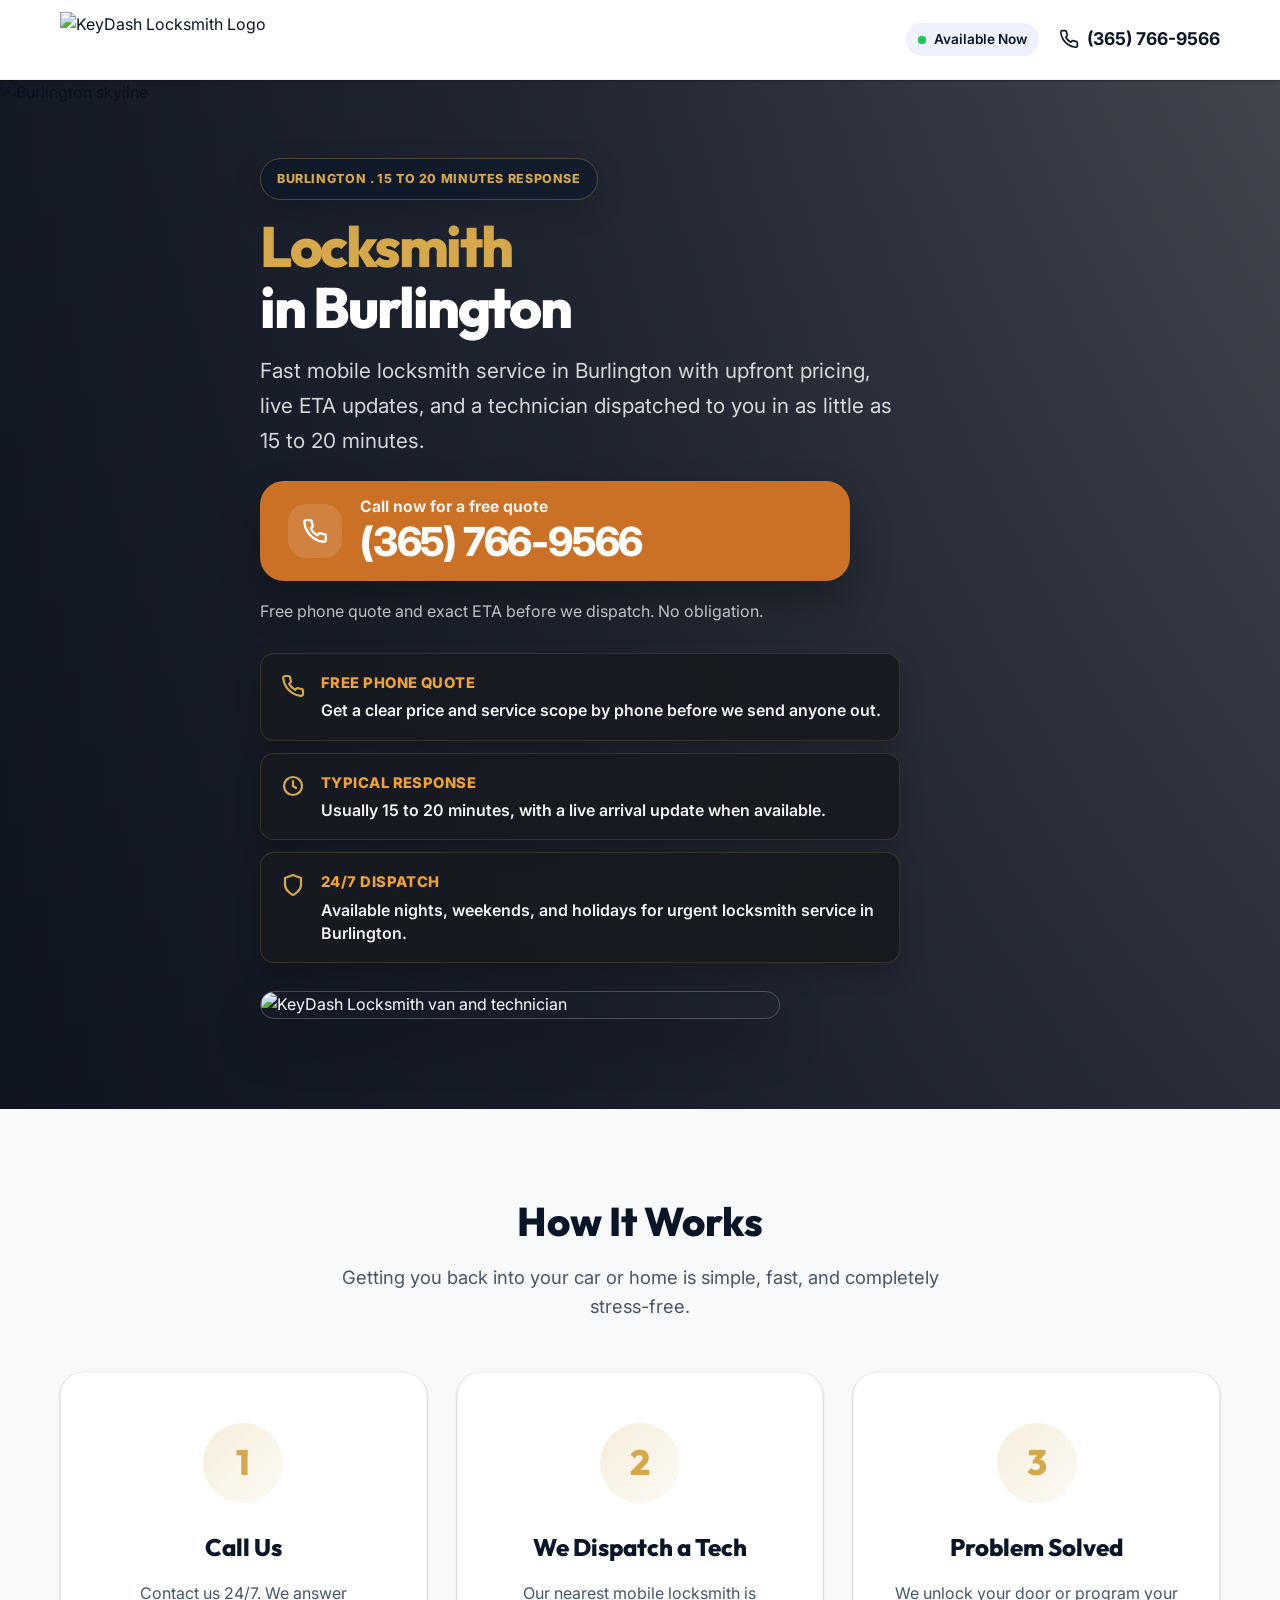
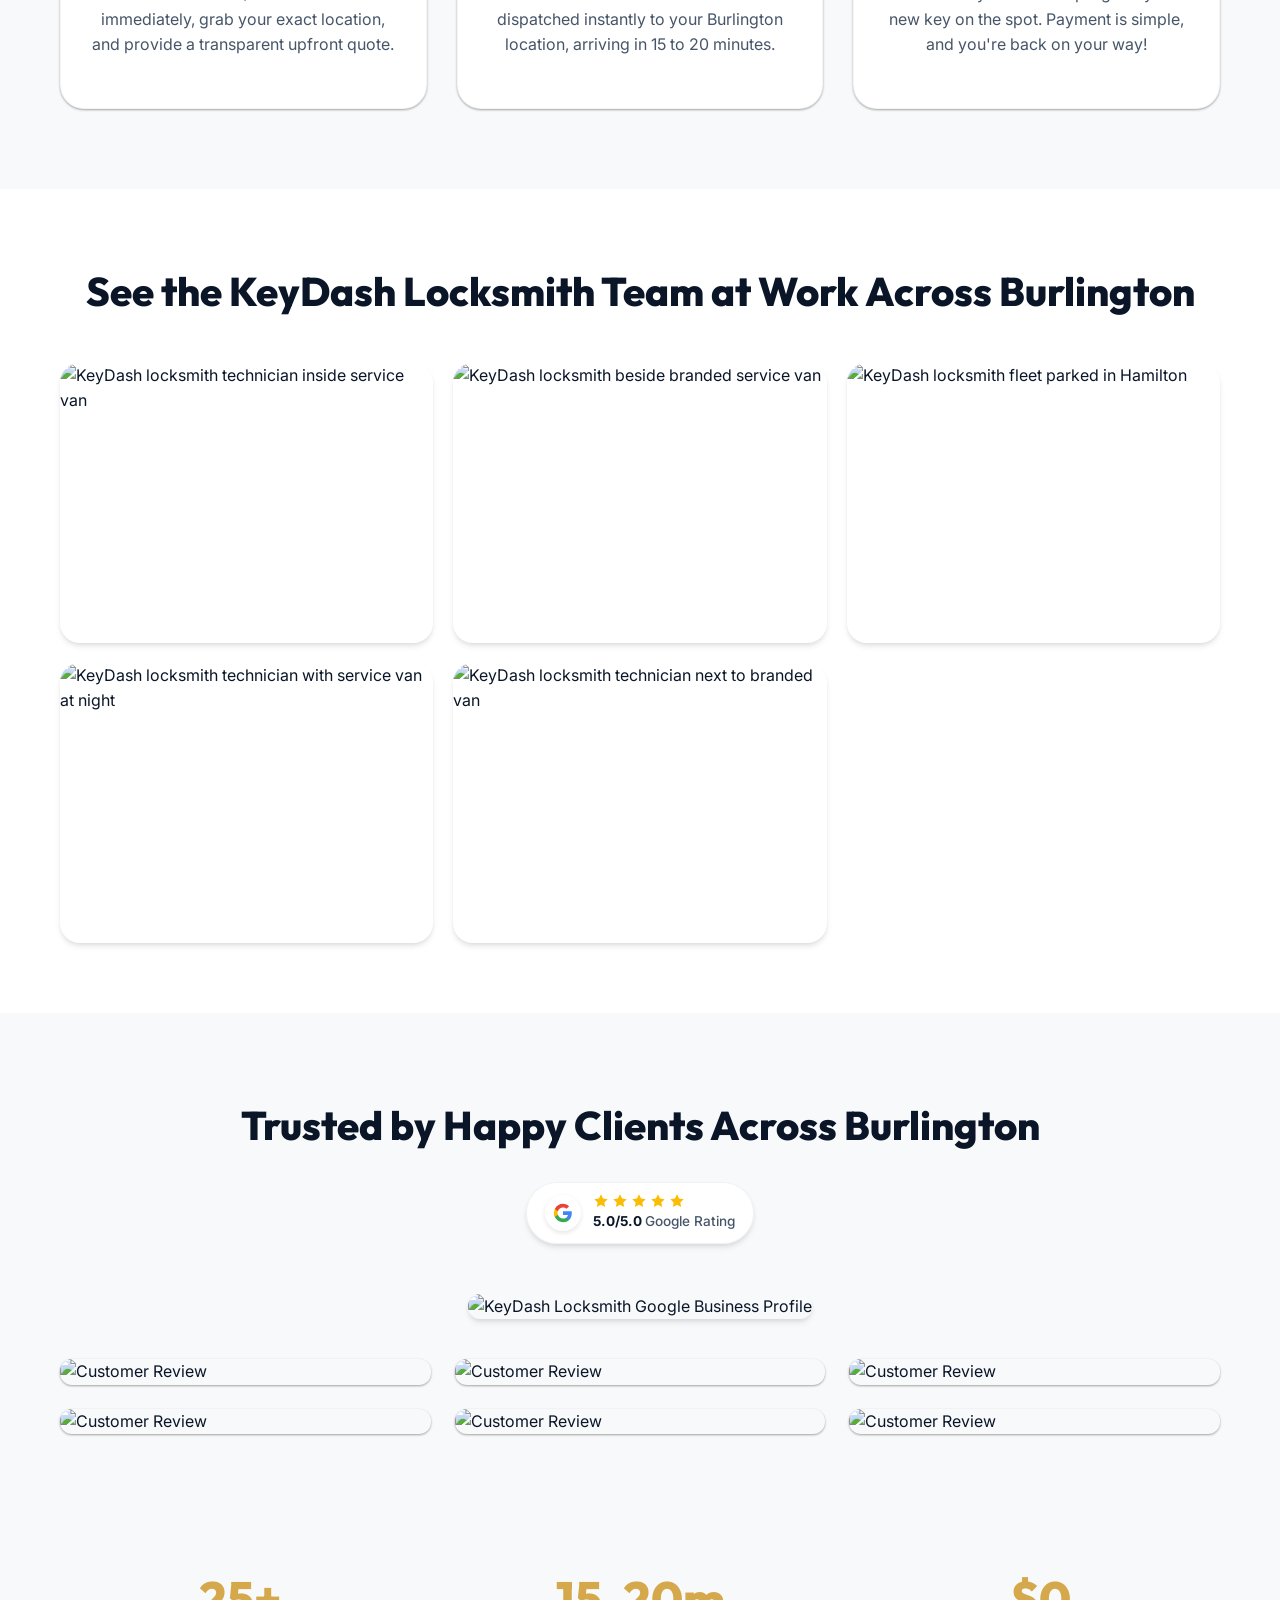
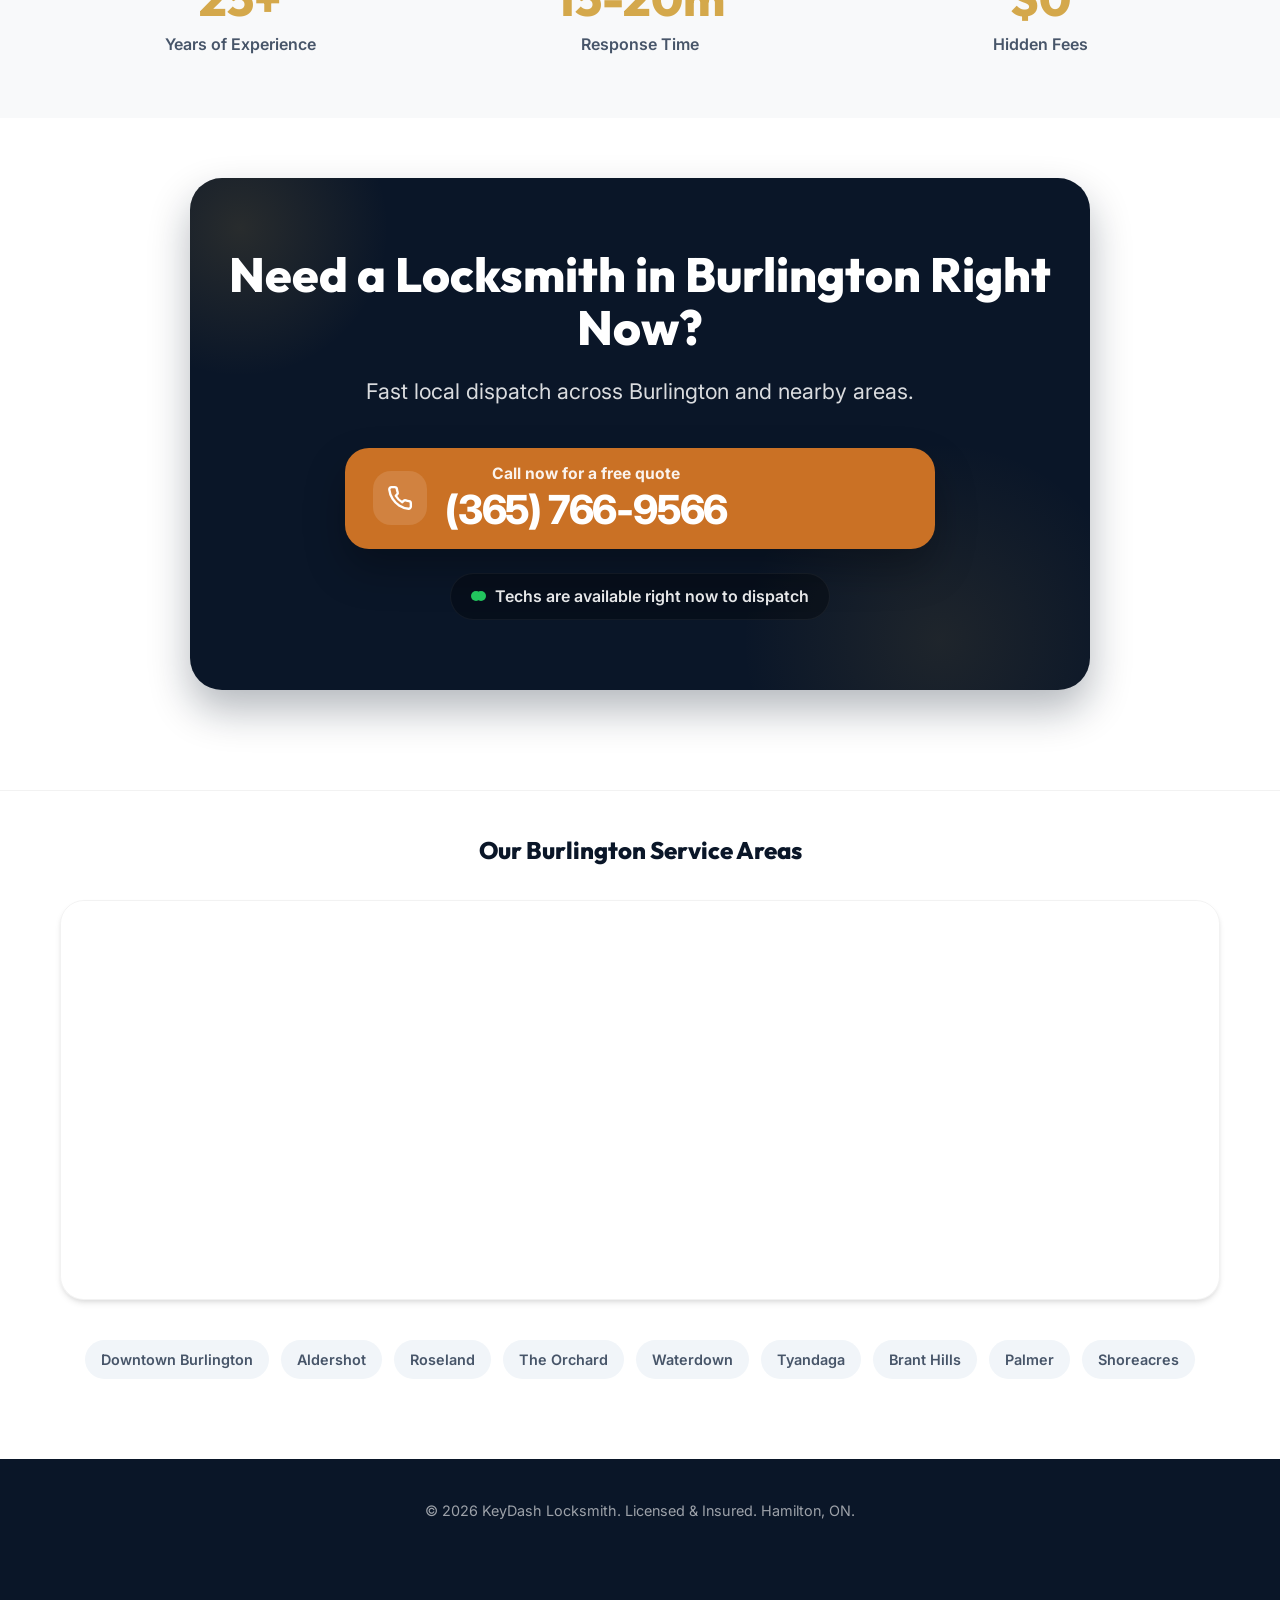
==== commit 4e499bd1: "chore: clean landing page leftovers" ====
--- a/burlington-locksmith/index.html
+++ b/burlington-locksmith/index.html
@@ -24,7 +24,7 @@
     <meta name="viewport" content="width=device-width, initial-scale=1.0">
     <title>24/7 Locksmith Burlington, ON | 15-20 Min Response | KeyDash Locksmith</title>
     <meta name="description"
-        content="Locked out in Hamilton? KeyDash Locksmith provides 24/7 emergency locksmith services. Home, car, and commercial lockouts with fast local dispatch. Call (365) 766-9566 now.">
+        content="Locked out in Burlington? KeyDash Locksmith provides 24/7 emergency locksmith services. Home, car, and commercial lockouts with fast local dispatch. Call (365) 766-9566 now.">
     <link rel="stylesheet" href="../style.css">
     <link rel="preconnect" href="https://fonts.googleapis.com">
     <link rel="preconnect" href="https://fonts.gstatic.com" crossorigin>
@@ -192,7 +192,7 @@
         <section class="team-gallery" style="background: var(--white); padding: 70px 0;">
             <div class="container">
                 <div class="section-header" style="margin-bottom: 40px;">
-                    <h2>See the KeyDash Locksmith Team at Work Across Hamilton</h2>
+                    <h2>See the KeyDash Locksmith Team at Work Across Burlington</h2>
                 </div>
                 <div class="team-grid">
 
@@ -219,7 +219,7 @@
         <section id="reviews" class="reviews">
             <div class="container">
                 <div class="section-header" style="display: flex; flex-direction: column; align-items: center;">
-                    <h2>Trusted by Happy Clients Across Hamilton</h2>
+                    <h2>Trusted by Happy Clients Across Burlington</h2>
                     <div style="display: inline-flex; align-items: center; gap: 12px; background: rgba(255, 255, 255, 0.95); padding: 10px 18px; border-radius: 50px; box-shadow: var(--shadow-md); border: 1px solid rgba(0,0,0,0.05); margin-top: 15px;">
                         <div style="width: 36px; height: 36px; background: #fff; border-radius: 50%; box-shadow: 0 2px 5px rgba(0,0,0,0.1); display: flex; align-items: center; justify-content: center; flex-shrink: 0;">
                             <svg width="20" height="20" viewBox="0 0 24 24">
@@ -321,15 +321,15 @@
                     </iframe>
                 </div>
                 <div class="tags">
-                    <span class="tag">Downtown Hamilton</span>
-                    <span class="tag">Ancaster</span>
-                    <span class="tag">Dundas</span>
-                    <span class="tag">Stoney Creek</span>
+                    <span class="tag">Downtown Burlington</span>
+                    <span class="tag">Aldershot</span>
+                    <span class="tag">Roseland</span>
+                    <span class="tag">The Orchard</span>
                     <span class="tag">Waterdown</span>
-                    <span class="tag">Westdale</span>
-                    <span class="tag">Mountain</span>
-                    <span class="tag">Binbrook</span>
-                    <span class="tag">Flamborough</span>
+                    <span class="tag">Tyandaga</span>
+                    <span class="tag">Brant Hills</span>
+                    <span class="tag">Palmer</span>
+                    <span class="tag">Shoreacres</span>
                 </div>
             </div>
         </section>
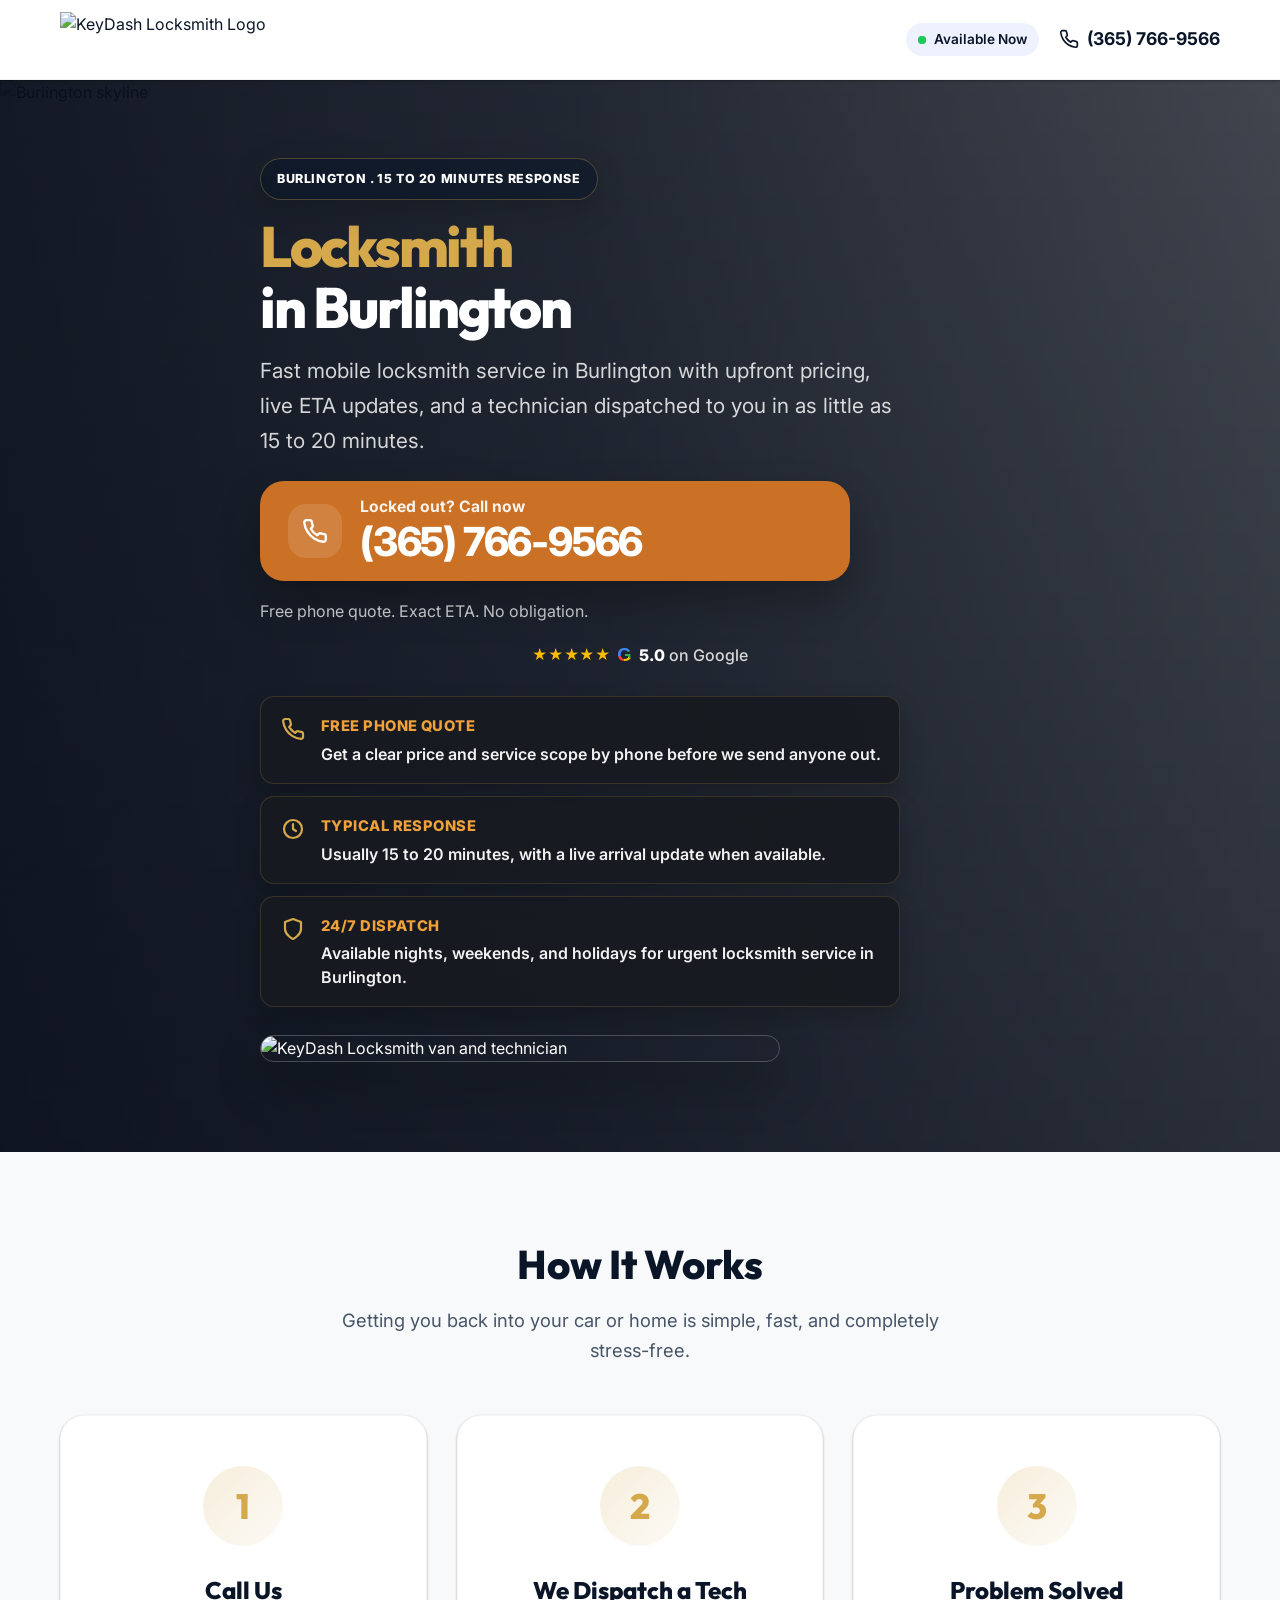
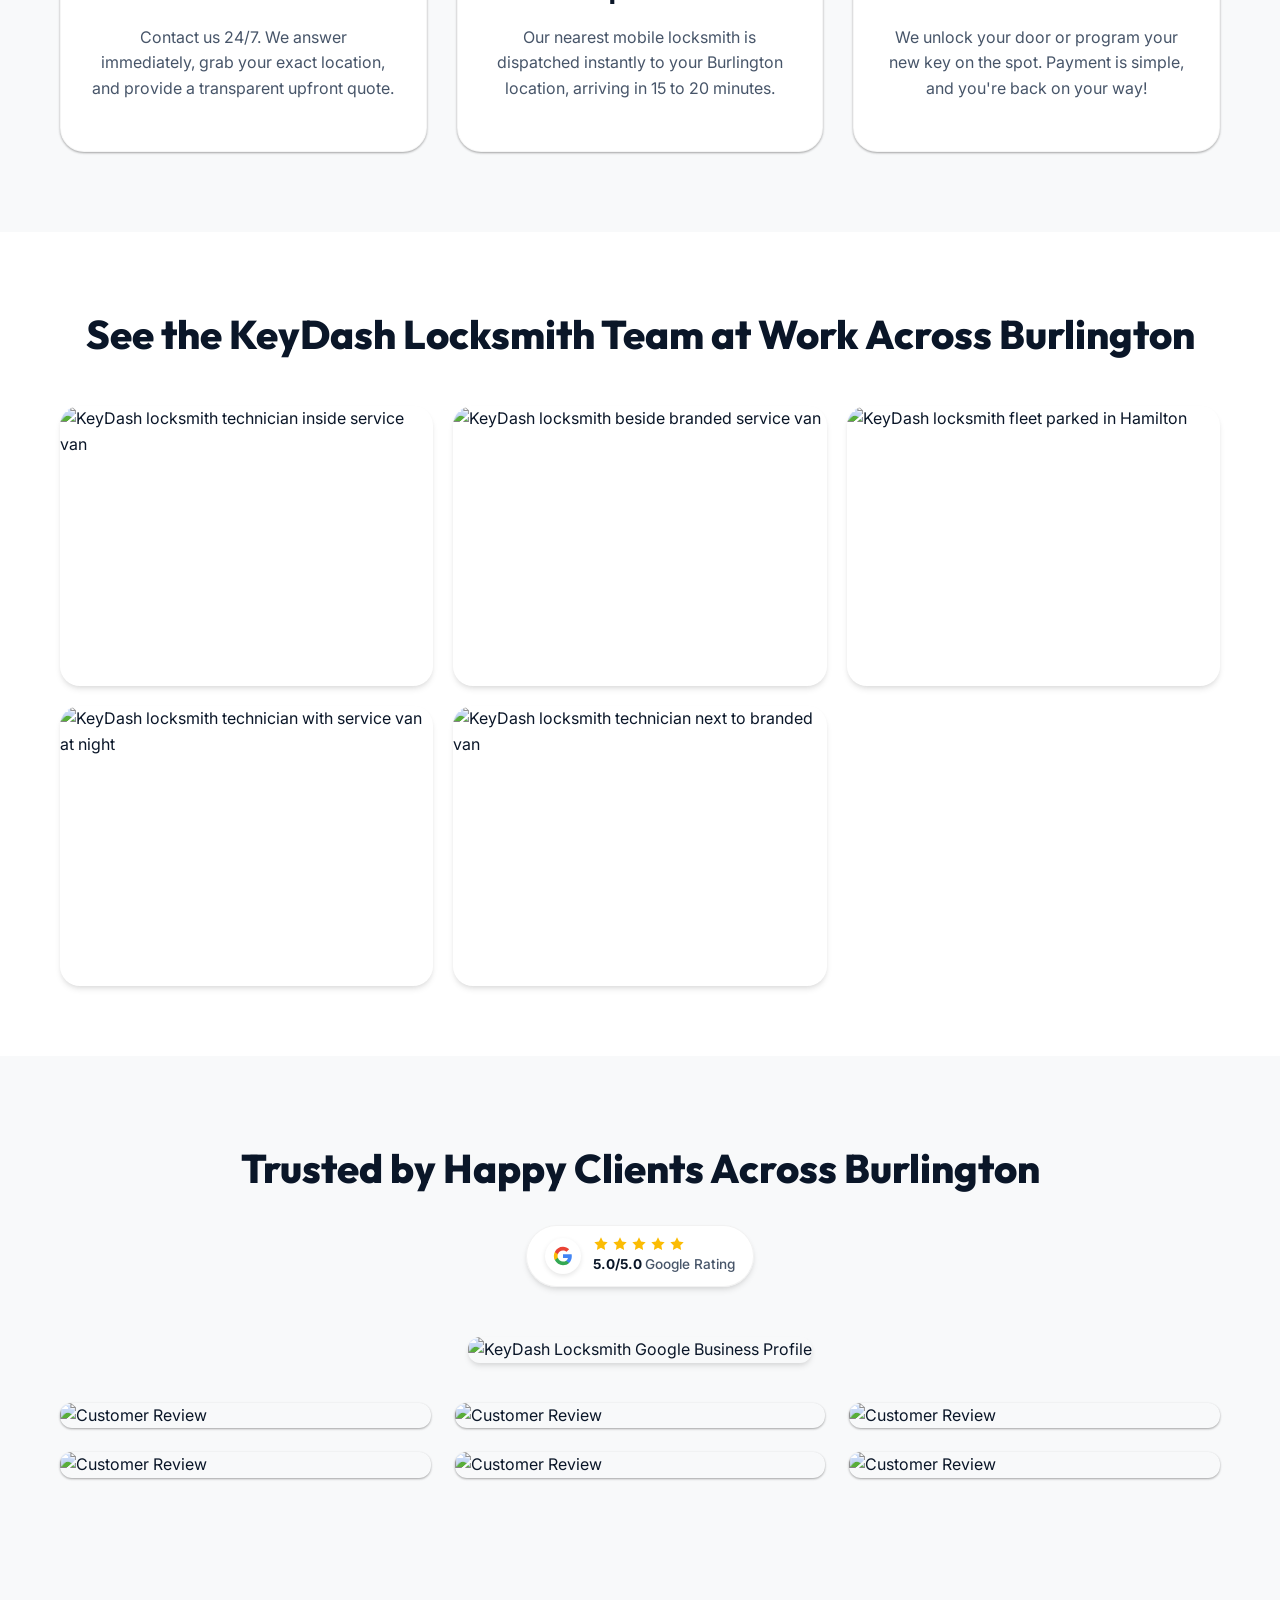
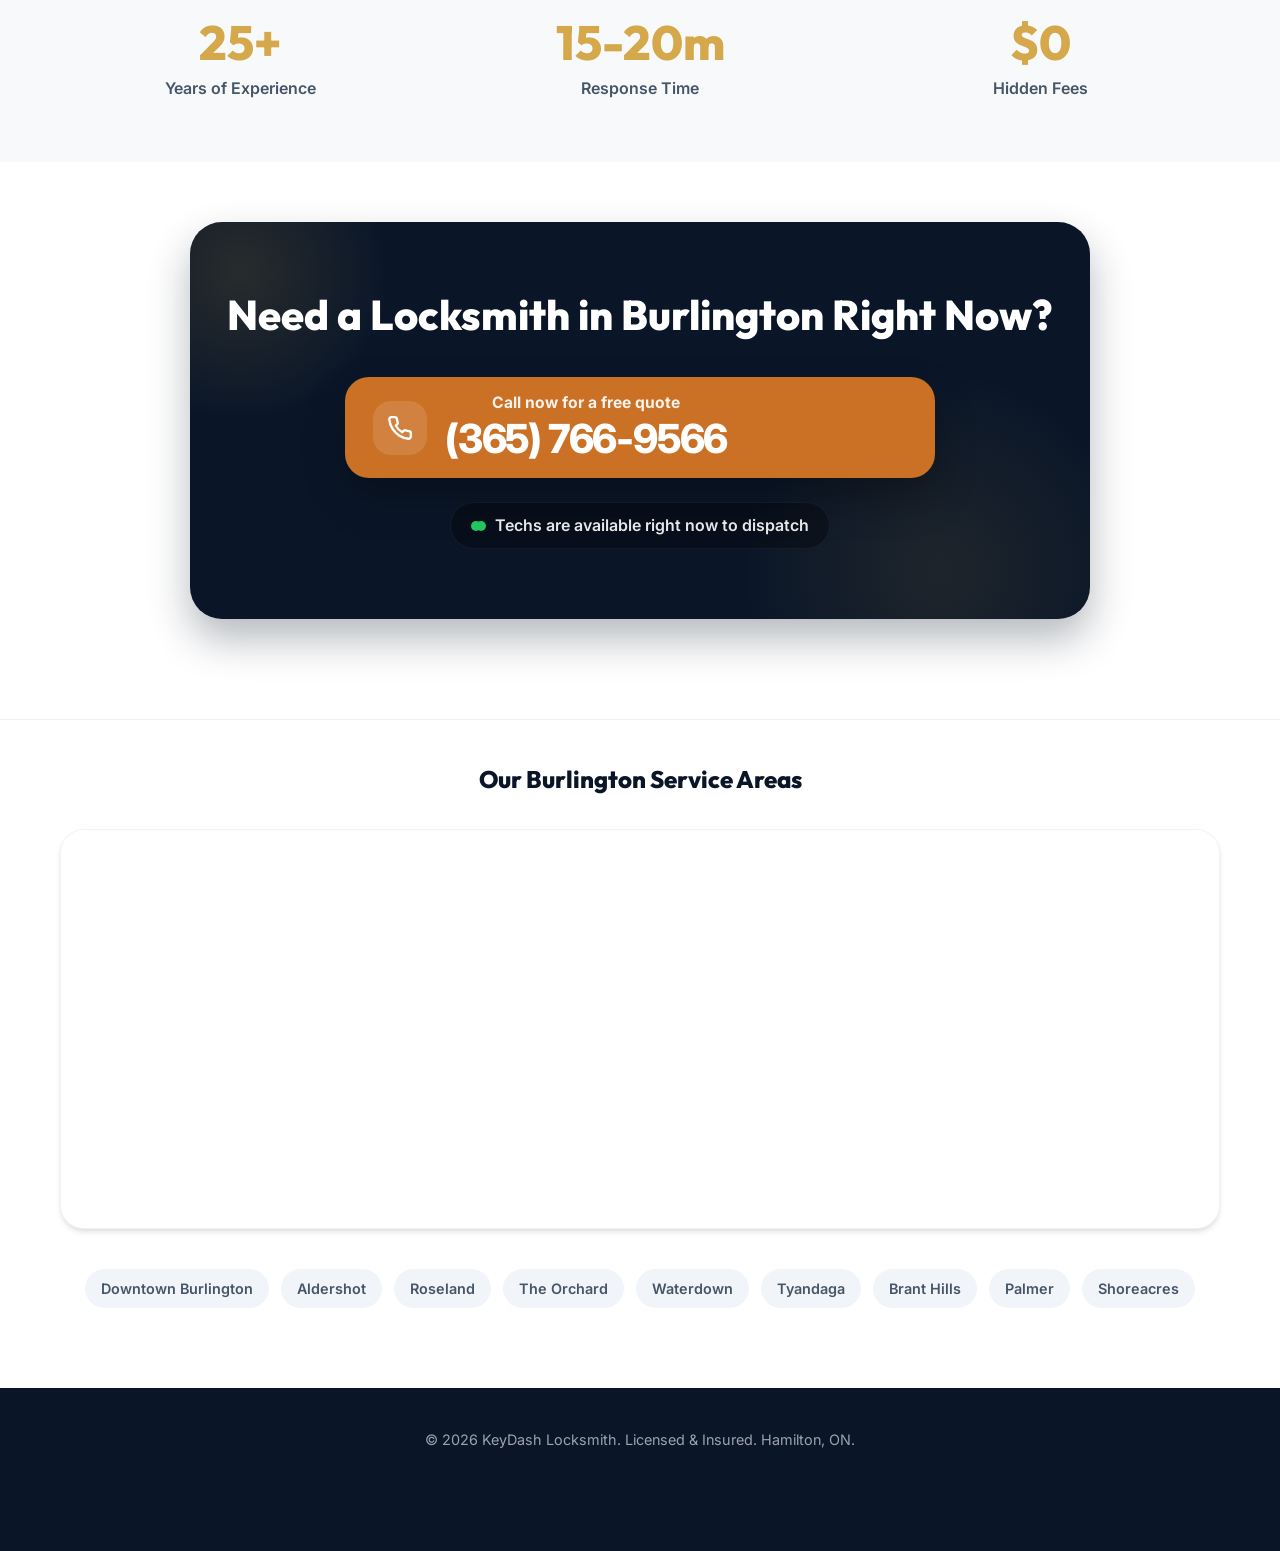
==== commit e752e90a: "Update service page CTAs" ====
--- a/burlington-locksmith/index.html
+++ b/burlington-locksmith/index.html
@@ -120,11 +120,16 @@
                                 <svg class="ring-animation" width="26" height="26" viewBox="0 0 24 24" fill="none" stroke="currentColor" stroke-width="2.2" stroke-linecap="round" stroke-linejoin="round"><path d="M22 16.92v3a2 2 0 0 1-2.18 2 19.79 19.79 0 0 1-8.63-3.07 19.5 19.5 0 0 1-6-6 19.79 19.79 0 0 1-3.07-8.67A2 2 0 0 1 4.11 2h3a2 2 0 0 1 2 1.72 12.84 12.84 0 0 0 .7 2.81 2 2 0 0 1-.45 2.11L8.09 9.91a16 16 0 0 0 6 6l1.27-1.27a2 2 0 0 1 2.11-.45 12.84 12.84 0 0 0 2.81.7A2 2 0 0 1 22 16.92z"></path></svg>
                             </span>
                             <span class="landing-callout-copy">
-                                <strong>Call now for a free quote</strong>
+                                <strong>Locked out? Call now</strong>
                                 <span>(365) 766-9566</span>
                             </span>
                         </a>
-                        <p class="landing-note">Free phone quote and exact ETA before we dispatch. No obligation.</p>
+                        <p class="landing-note">Free phone quote. Exact ETA. No obligation.</p>
+                        <div class="landing-google-rating" aria-label="Rated 5 out of 5 stars on Google">
+                            <span class="landing-google-stars" aria-hidden="true">★★★★★</span>
+                            <span class="landing-google-mark" aria-hidden="true">G</span>
+                            <span><strong>5.0</strong> on Google</span>
+                        </div>
                     </div>
                     <ul class="landing-points">
                         <li>
@@ -285,8 +290,7 @@
                 <div style="position: absolute; top: -100px; left: -100px; width: 300px; height: 300px; background: radial-gradient(circle, rgba(212, 168, 75, 0.15) 0%, transparent 70%); border-radius: 50%; pointer-events: none;"></div>
                 <div style="position: absolute; bottom: -150px; right: -50px; width: 400px; height: 400px; background: radial-gradient(circle, rgba(212, 168, 75, 0.1) 0%, transparent 70%); border-radius: 50%; pointer-events: none;"></div>
                 
-                <h2 style="color: var(--white); position: relative; z-index: 2; line-height: 1.1;">Need a Locksmith in Burlington Right Now?</h2>
-                <p style="color: rgba(255, 255, 255, 0.85); position: relative; z-index: 2; max-width: 600px; margin: 0 auto 40px auto; font-size: 1.35rem;">Fast local dispatch across Burlington and nearby areas.</p>
+                <h2 class="landing-final-heading" style="color: var(--white); position: relative; z-index: 2; line-height: 1.1;">Need a Locksmith in Burlington Right Now?</h2>
                 
                 <div style="position: relative; z-index: 2; display: flex; flex-direction: column; align-items: center; gap: 24px;">
                     <a href="tel:365-766-9566" onclick="gtag('event', 'conversion', {'send_to': 'AW-18109923415/ufHiCMu3xLYcENeAvrtD'});" class="landing-final-cta-button">
--- a/style.css
+++ b/style.css
@@ -316,7 +316,7 @@
     border: 1px solid rgba(212, 168, 75, 0.32);
     background: rgba(10, 22, 40, 0.58);
     box-shadow: 0 10px 30px rgba(0, 0, 0, 0.18);
-    color: var(--accent);
+    color: var(--white);
     font-size: 0.78rem;
     font-weight: 800;
     letter-spacing: 0.05em;
@@ -413,6 +413,41 @@
     color: rgba(255, 255, 255, 0.72);
     font-size: 1rem;
     line-height: 1.6;
+}
+
+.landing-google-rating {
+    display: inline-flex;
+    align-items: center;
+    justify-content: center;
+    flex-basis: 100%;
+    gap: 7px;
+    color: rgba(255, 255, 255, 0.82);
+    font-size: 1rem;
+    font-weight: 500;
+    line-height: 1.6;
+    white-space: nowrap;
+}
+
+.landing-google-stars {
+    color: #fbbc04;
+    font-size: 0.92em;
+    letter-spacing: 0.04em;
+}
+
+.landing-google-mark {
+    font-family: Arial, sans-serif;
+    font-size: 1.15em;
+    font-weight: 800;
+    line-height: 1;
+    background: conic-gradient(from -45deg, #4285f4 0deg 88deg, #34a853 88deg 160deg, #fbbc04 160deg 235deg, #ea4335 235deg 312deg, #4285f4 312deg 360deg);
+    -webkit-background-clip: text;
+    background-clip: text;
+    color: transparent;
+}
+
+.landing-google-rating strong {
+    color: var(--white);
+    font-weight: 800;
 }
 
 .landing-points {
@@ -738,6 +773,11 @@
 .final-cta h2 {
     font-size: 3rem;
     margin-bottom: 20px;
+}
+
+.landing-final-heading {
+    font-size: clamp(2rem, 4vw, 2.6rem) !important;
+    margin-bottom: 40px !important;
 }
 
 .final-cta p {
@@ -873,6 +913,17 @@
     box-shadow: 0 12px 28px rgba(0, 0, 0, 0.22);
 }
 
+.mobile-cta-bar .btn-primary {
+    background: #ca7125;
+    color: var(--white);
+    box-shadow: 0 20px 40px rgba(0, 0, 0, 0.28);
+}
+
+.mobile-cta-bar .btn-primary:hover {
+    background: #bb6821;
+    box-shadow: 0 24px 44px rgba(0, 0, 0, 0.32);
+}
+
 /* Responsive Styles */
 @media (max-width: 991px) {
 
@@ -940,6 +991,17 @@
         font-size: clamp(1.55rem, 7vw, 2.15rem);
     }
 
+    .landing-final-cta-button {
+        flex-direction: column;
+        gap: 10px;
+        padding: 14px 18px;
+    }
+
+    .landing-final-cta-button .landing-callout-copy strong,
+    .landing-final-cta-button .landing-callout-copy span {
+        white-space: nowrap;
+    }
+
     .landing-note {
         font-size: 0.96rem;
     }
